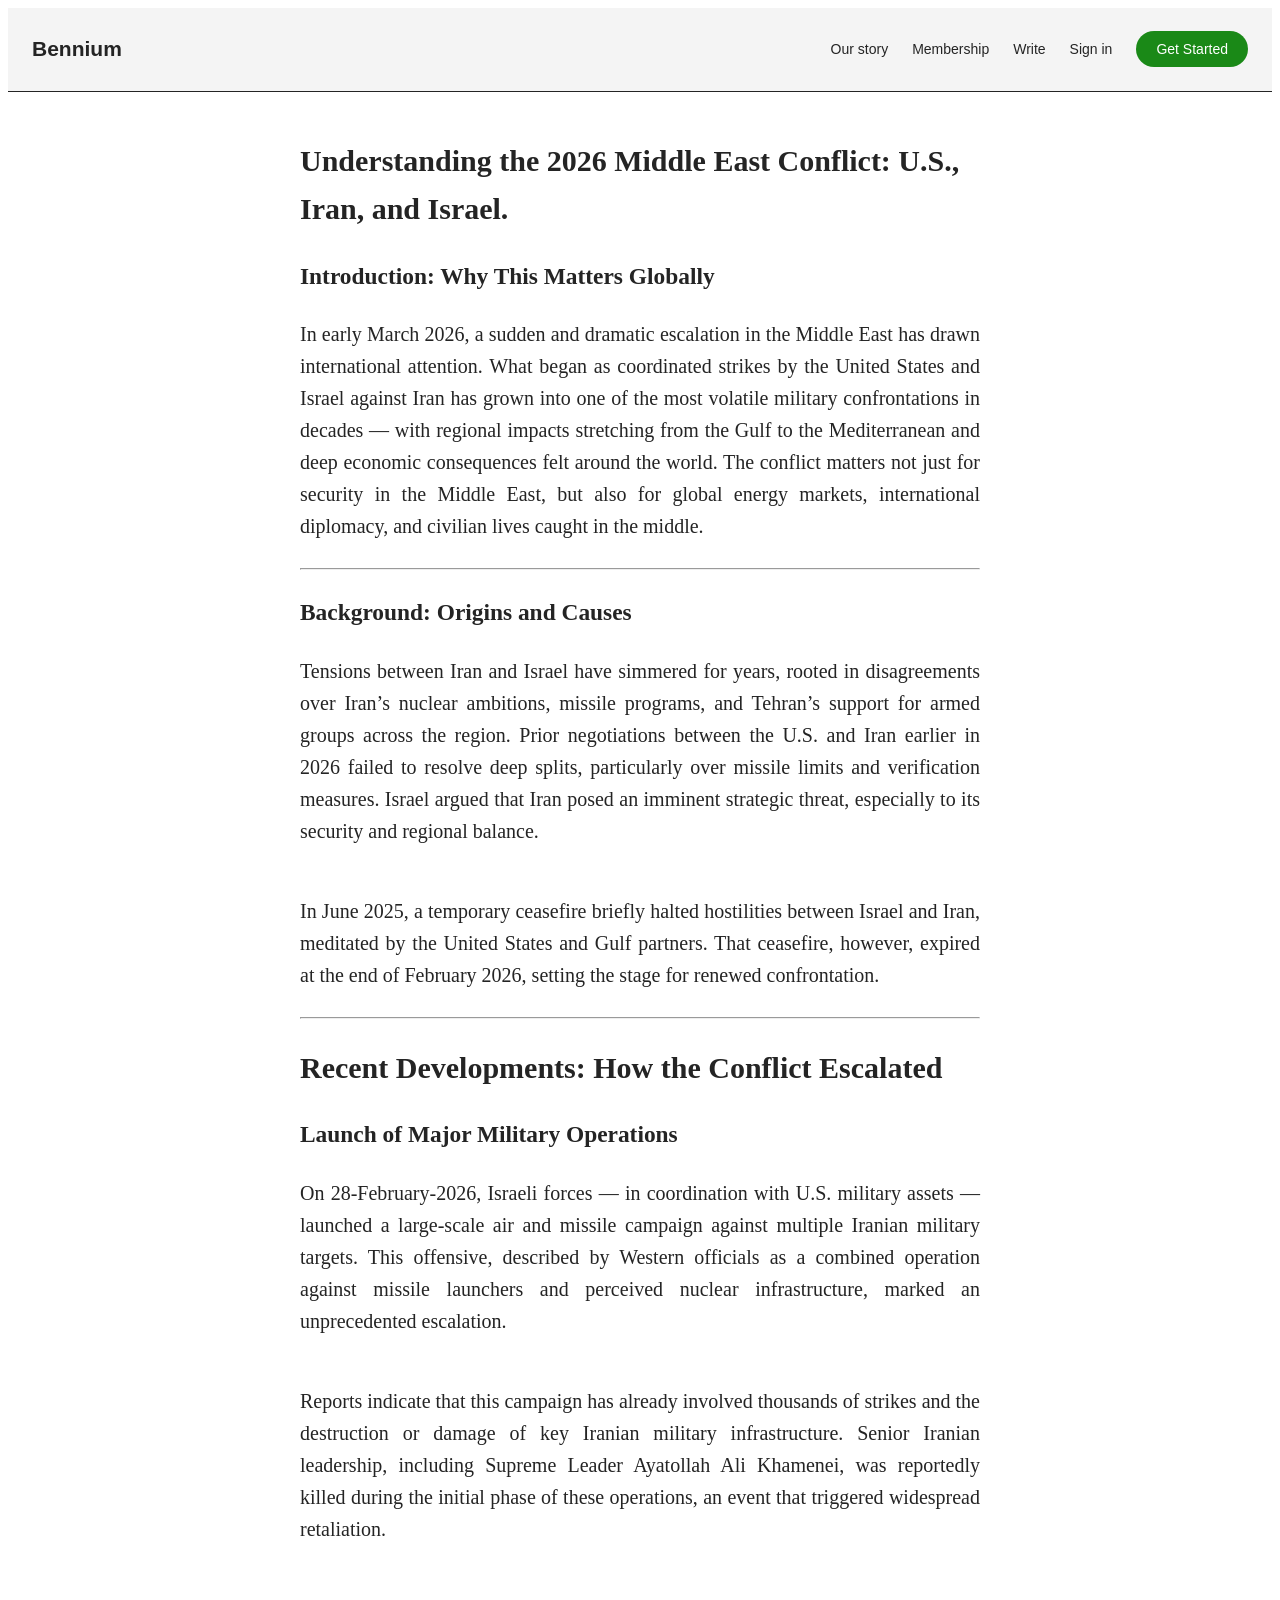
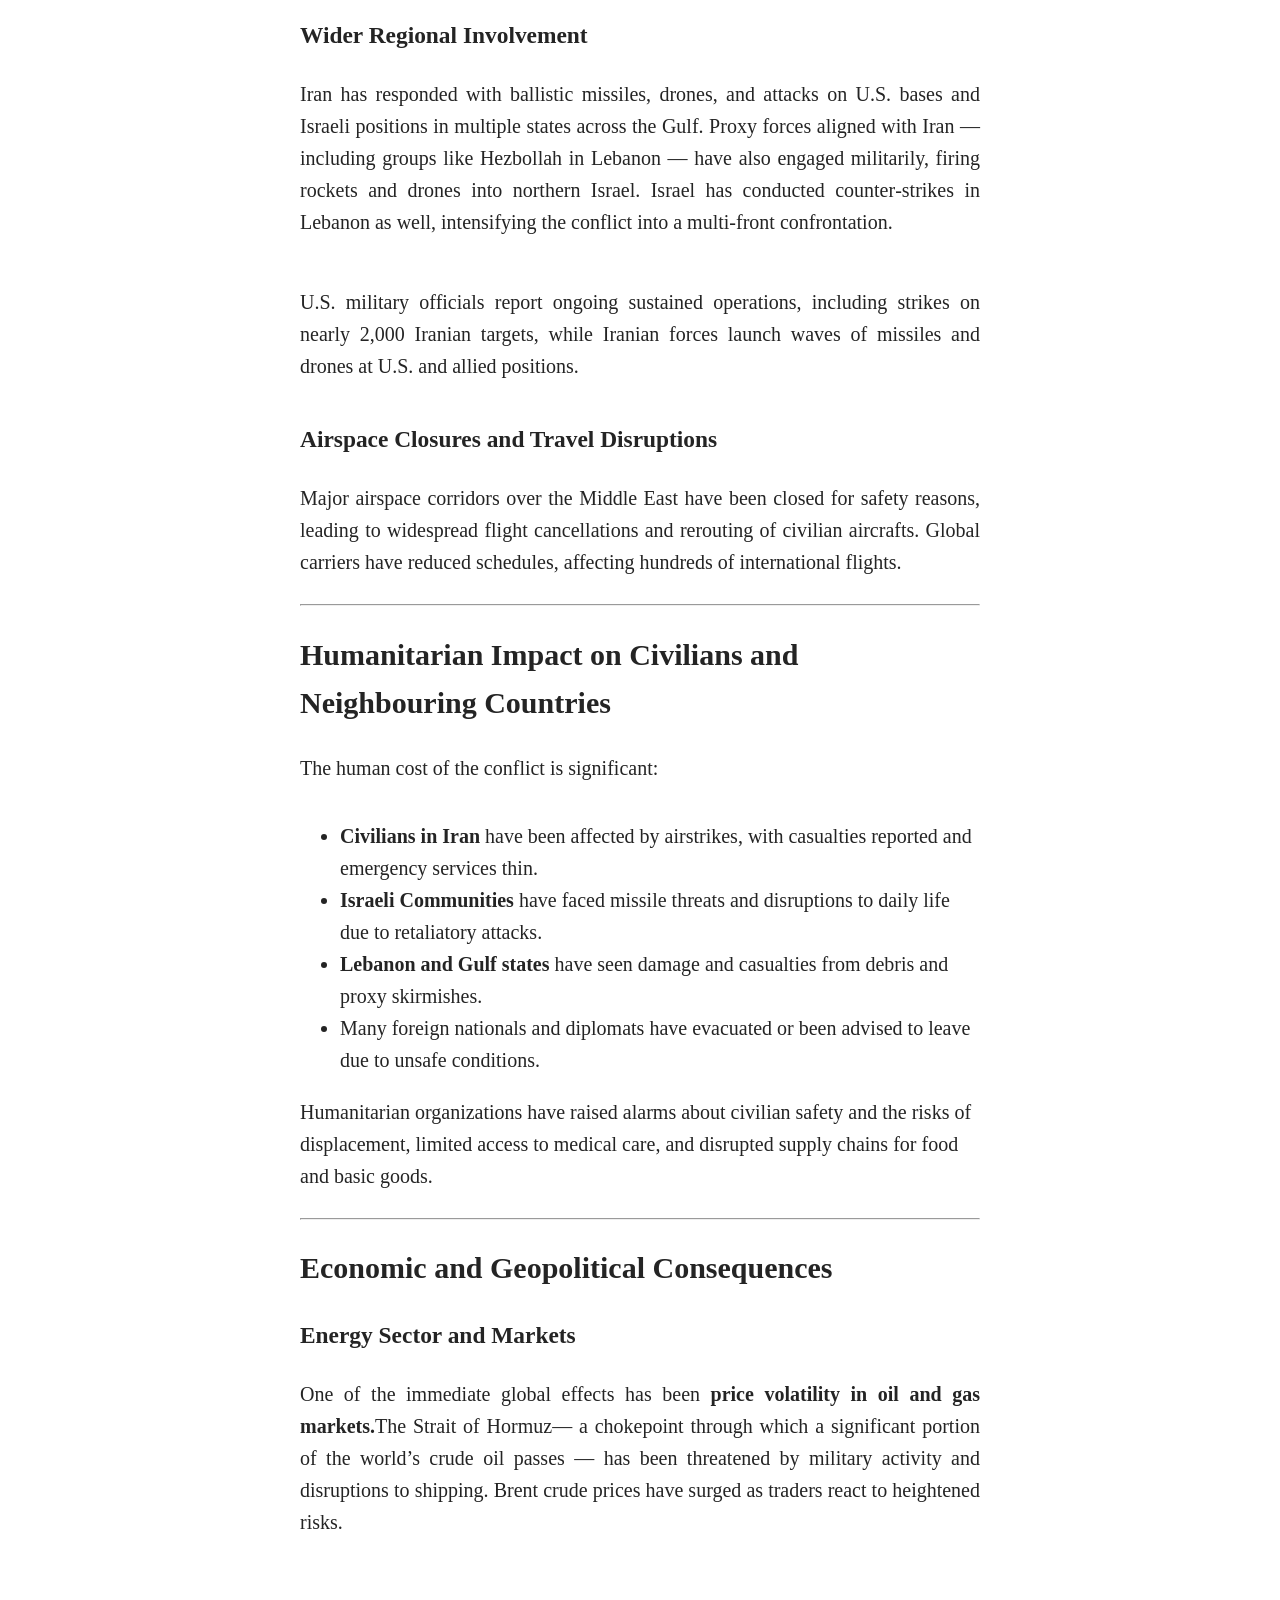
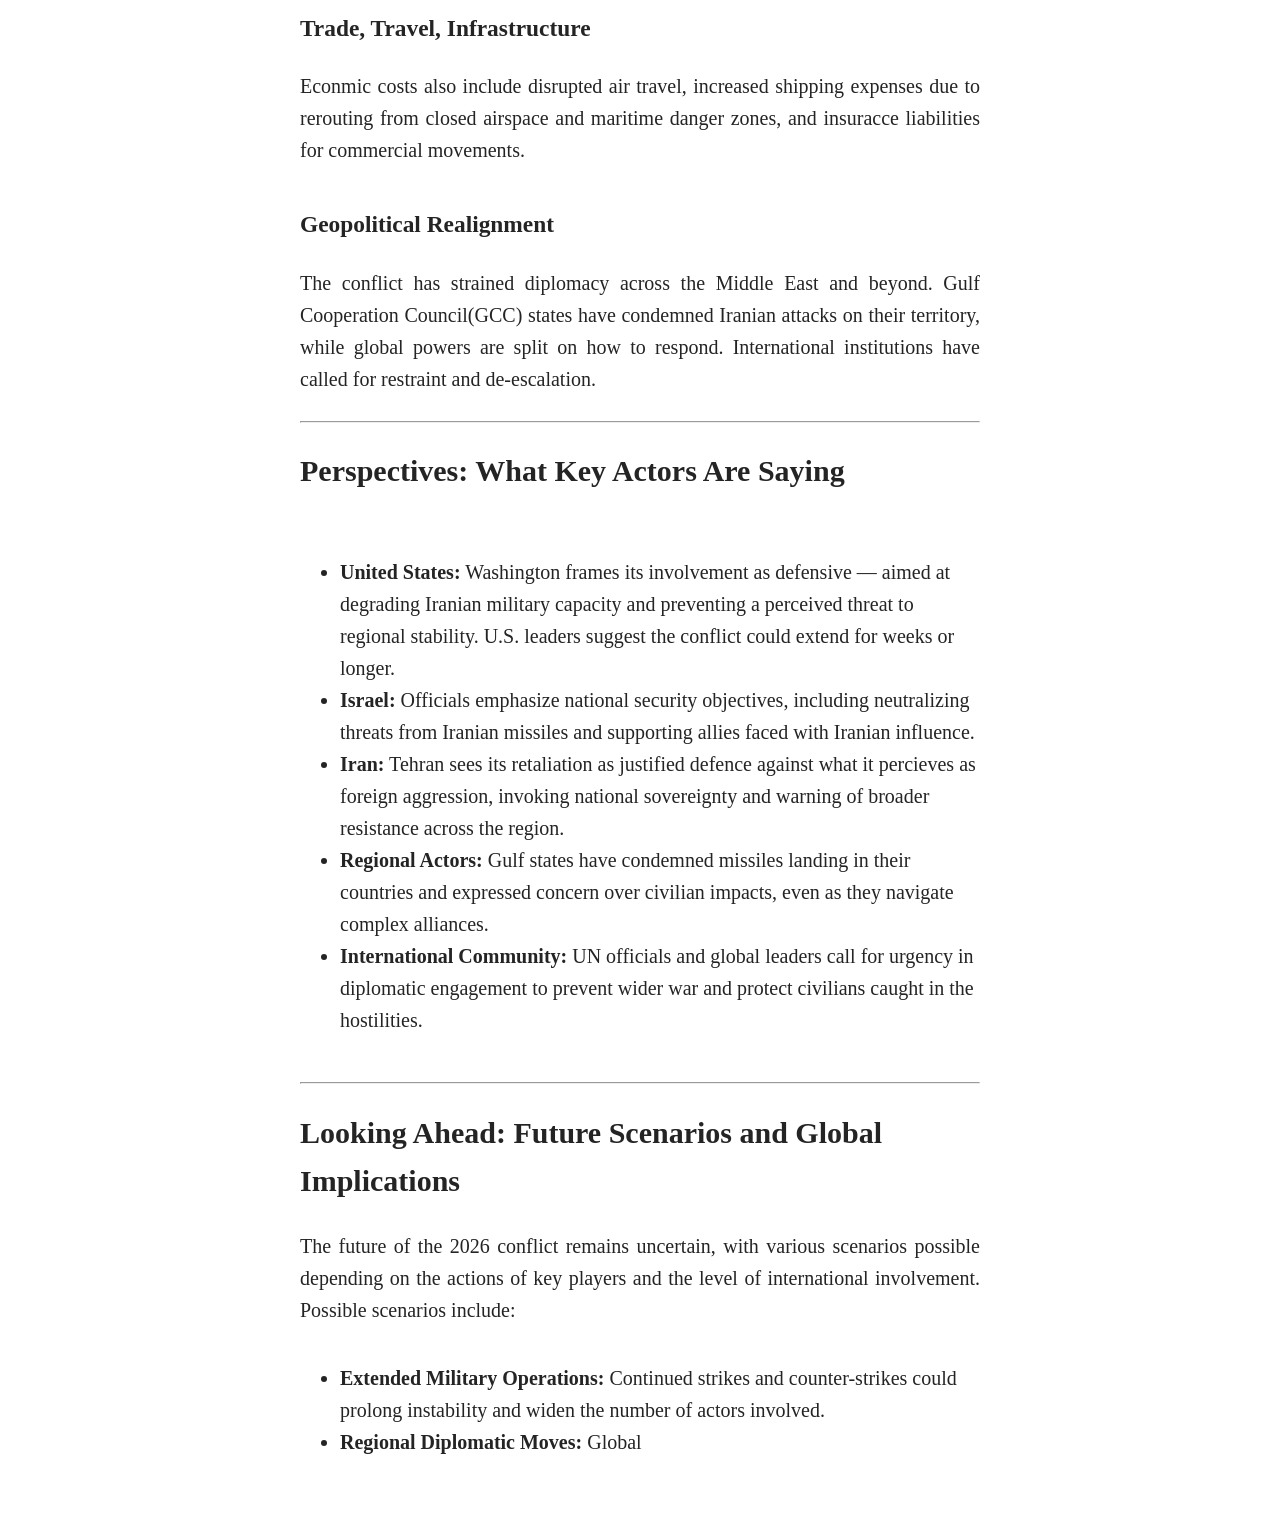
==== Blog/index.html @ 3cb85ea4 "Add files via upload" ====
<!DOCTYPE html>
<html lang="en">
<head>
    <meta charset="UTF-8">
    <meta name="viewport" content="width=device-width, initial-scale=1.0">
    <link rel="stylesheet" href="style.css">
    <title>Blog</title>
</head>
<body>
    <nav>
        <a href="index.html"><h2>Bennium</h2></a>
        <div class="nav-links">          
            <a href="#">Our story</a>
            <a href="#">Membership</a>
            <a href="#">Write</a>
            <a href="#">Sign in</a>
            <button>Get Started</button>
        </div>
    </nav>

    <article class="story-content">
        <div class="Intro">    
            <h1>Understanding the 2026 Middle East Conflict: U.S., Iran, and Israel.</h1>

            <h3>Introduction: Why This Matters Globally</h3>

            <p>In early March 2026, a sudden and dramatic escalation in the Middle East has drawn international attention. What began as coordinated strikes by the United States and Israel against Iran has grown into one of the most volatile military confrontations in decades — with regional impacts stretching from the Gulf to the Mediterranean and deep economic consequences felt around the world. The conflict matters not just for security in the Middle East, but also for global energy markets, international diplomacy, and civilian lives caught in the middle.</p> <hr>
        </div>

        <div class="Background">
            <h3>Background: Origins and Causes</h3>

            <p>Tensions between Iran and Israel have simmered for years, rooted in disagreements over Iran’s nuclear ambitions, missile programs, and Tehran’s support for armed groups across the region. Prior negotiations between the U.S. and Iran earlier in 2026 failed to resolve deep splits, particularly over missile limits and verification measures. Israel argued that Iran posed an imminent strategic threat, especially to its security and regional balance.</p> <br>

            <p>In June 2025, a temporary ceasefire briefly halted hostilities between Israel and Iran, meditated by the United States and Gulf partners. That ceasefire, however, expired at the end of February 2026, setting the stage for renewed confrontation.</p>
        </div> <hr>

        <div class="Developments">
            <h2>Recent Developments: How the Conflict Escalated</h2>

            <h3>Launch of Major Military Operations</h3>

            <p>On 28-February-2026, Israeli forces — in coordination with U.S. military assets — launched a large‑scale air and missile campaign against multiple Iranian military targets. This offensive, described by Western officials as a combined operation against missile launchers and perceived nuclear infrastructure, marked an unprecedented escalation.</p> <br>
            
            <p> Reports indicate that this campaign has already involved thousands of strikes and the destruction or damage of key Iranian military infrastructure. Senior Iranian leadership, including Supreme Leader Ayatollah Ali Khamenei, was reportedly killed during the initial phase of these operations, an event that triggered widespread retaliation.</p> <br>

            <h3>Wider Regional Involvement</h3>
            
            <p>Iran has responded with ballistic missiles, drones, and attacks on U.S. bases and Israeli positions in multiple states across the Gulf. Proxy forces aligned with Iran — including groups like Hezbollah in Lebanon — have also engaged militarily, firing rockets and drones into northern Israel. Israel has conducted counter‑strikes in Lebanon as well, intensifying the conflict into a multi‑front confrontation.</p><br>

            <p>U.S. military officials report ongoing sustained operations, including strikes on nearly 2,000 Iranian targets, while Iranian forces launch waves of missiles and drones at U.S. and allied positions.</p>

            <h3>Airspace Closures and Travel Disruptions</h3>

            <p>Major airspace corridors over the Middle East have been closed for safety reasons, leading to widespread flight cancellations and rerouting of civilian aircrafts. Global carriers have reduced schedules, affecting hundreds of international flights.</p>
            <hr>
        </div>

        <div class="impact">
            <h2>Humanitarian Impact on Civilians and Neighbouring Countries</h2>

            <p>The human cost of the conflict is significant:
            <ul>
                <li><strong>Civilians in Iran</strong> have been affected by airstrikes, with casualties reported and emergency services thin.</li>
                <li><strong>Israeli Communities</strong> have faced missile threats and disruptions to daily life due to retaliatory attacks.</li>
                <li><strong>Lebanon and Gulf states</strong> have seen damage and casualties from debris and proxy skirmishes.</li>
                <li>Many foreign nationals and diplomats have evacuated or been advised to leave due to unsafe conditions.</li>
            </ul>
            Humanitarian organizations have raised alarms about civilian safety and the risks of displacement, limited access to medical care, and disrupted supply chains for food and basic goods.</p>
        </div> <hr>

        <div class="Consequences">
            <h2>Economic and Geopolitical Consequences</h2>

            <h3>Energy Sector and Markets</h3>
        
            <p>One of the immediate global effects has been <strong>price volatility in oil and gas markets.</strong>The Strait of Hormuz— a chokepoint through which a significant portion of the world’s crude oil passes — has been threatened by military activity and disruptions to shipping. Brent crude prices have surged as traders react to heightened risks.</p> <br>

            <h3>Trade, Travel, Infrastructure</h3>

            <p>Econmic costs also include disrupted air travel, increased shipping expenses due to rerouting from closed airspace and maritime danger zones, and insuracce liabilities for commercial movements.</p>

            <h3>Geopolitical Realignment</h3>
            
            <p>The conflict has strained diplomacy across the Middle East and beyond. Gulf Cooperation Council(GCC) states have condemned Iranian attacks on their territory, while global powers are split on how to respond. International institutions have called for restraint and de-escalation.</p> <hr>
        </div>

        <div class="Perspectives">
            <h2>Perspectives: What Key Actors Are Saying</h2>
            <p>
                <ul>
                    <li><strong>United States:</strong> Washington frames its involvement as defensive — aimed at degrading Iranian military capacity and preventing a perceived threat to regional stability. U.S. leaders suggest the conflict could extend for weeks or longer. </li>
                    <li><strong>Israel:</strong> Officials emphasize national security objectives, including neutralizing threats from Iranian missiles and supporting allies faced with Iranian influence.</li>
                    <li><strong>Iran:</strong> Tehran sees its retaliation as justified defence against what it percieves as foreign aggression, invoking national sovereignty and warning of broader resistance across the region.</li>
                    <li><strong>Regional Actors:</strong> Gulf states have condemned missiles landing in their countries and expressed concern over civilian impacts, even as they navigate complex alliances.</li>
                    <li><strong>International Community:</strong> UN officials and global leaders call for urgency in diplomatic engagement to prevent wider war and protect civilians caught in the hostilities.</li>
                </ul>
            </p>
        </div> <hr>

        <div>
            <h2>Looking Ahead: Future Scenarios and Global Implications</h2>

            <p>The future of the 2026 conflict remains uncertain, with various scenarios possible depending on the actions of key players and the level of international involvement. Possible scenarios include:
                <ul>
                    <li><strong>Extended Military Operations:</strong> Continued strikes and counter-strikes could prolong instability and widen the number of actors involved.</li>
                    <li><strong>Regional Diplomatic Moves:</strong> Global</li>
                </ul>
            </p>
        </div>
    </article>
</body>
</html>
---- Blog/style.css ----
body{
    background-color: #FFFFFF;
    color: #242424;
    font-family: "Arial", "Helvetica", sans-serif;
}

button{
    background-color: #1A8917;
    color: white;
    border: none;
    padding: 10px 20px;
    cursor: pointer;
}

.story-content {
  /* This gives the text those "little feet" that make it look like a book */
  font-family: "Georgia", serif;
  
  /* This is a "Medium secret": 
     Making the font slightly larger and adding space between lines. */
  font-size: 20px;
  line-height: 1.6;
  
  /* Keeps the text from stretching across the whole screen */
  max-width: 680px;
  margin: 0 auto;
  padding: 20px;
}

nav {
    display: flex;
    align-items: center;
    justify-content: space-between;
    padding: 12px 24px;
    background-color: #f4f4f4;        
    border-bottom: 1px solid #242424; 
}

.nav-links {
    display: flex;
    align-items: center;
    gap: 24px;                        
}

a {
    text-decoration: none;
    color: #242424;
    font-size: 14px;
}

button {
    background-color: #1A8917;
    color: white;
    border: none;
    padding: 10px 20px;
    border-radius: 900px;             
    cursor: pointer;
    font-size: 14px;
}

button:hover {
    background-color: #166d13;        
}

p{
    margin: 0;
    padding: 0 0 16px 0; 
    text-align: justify;
}
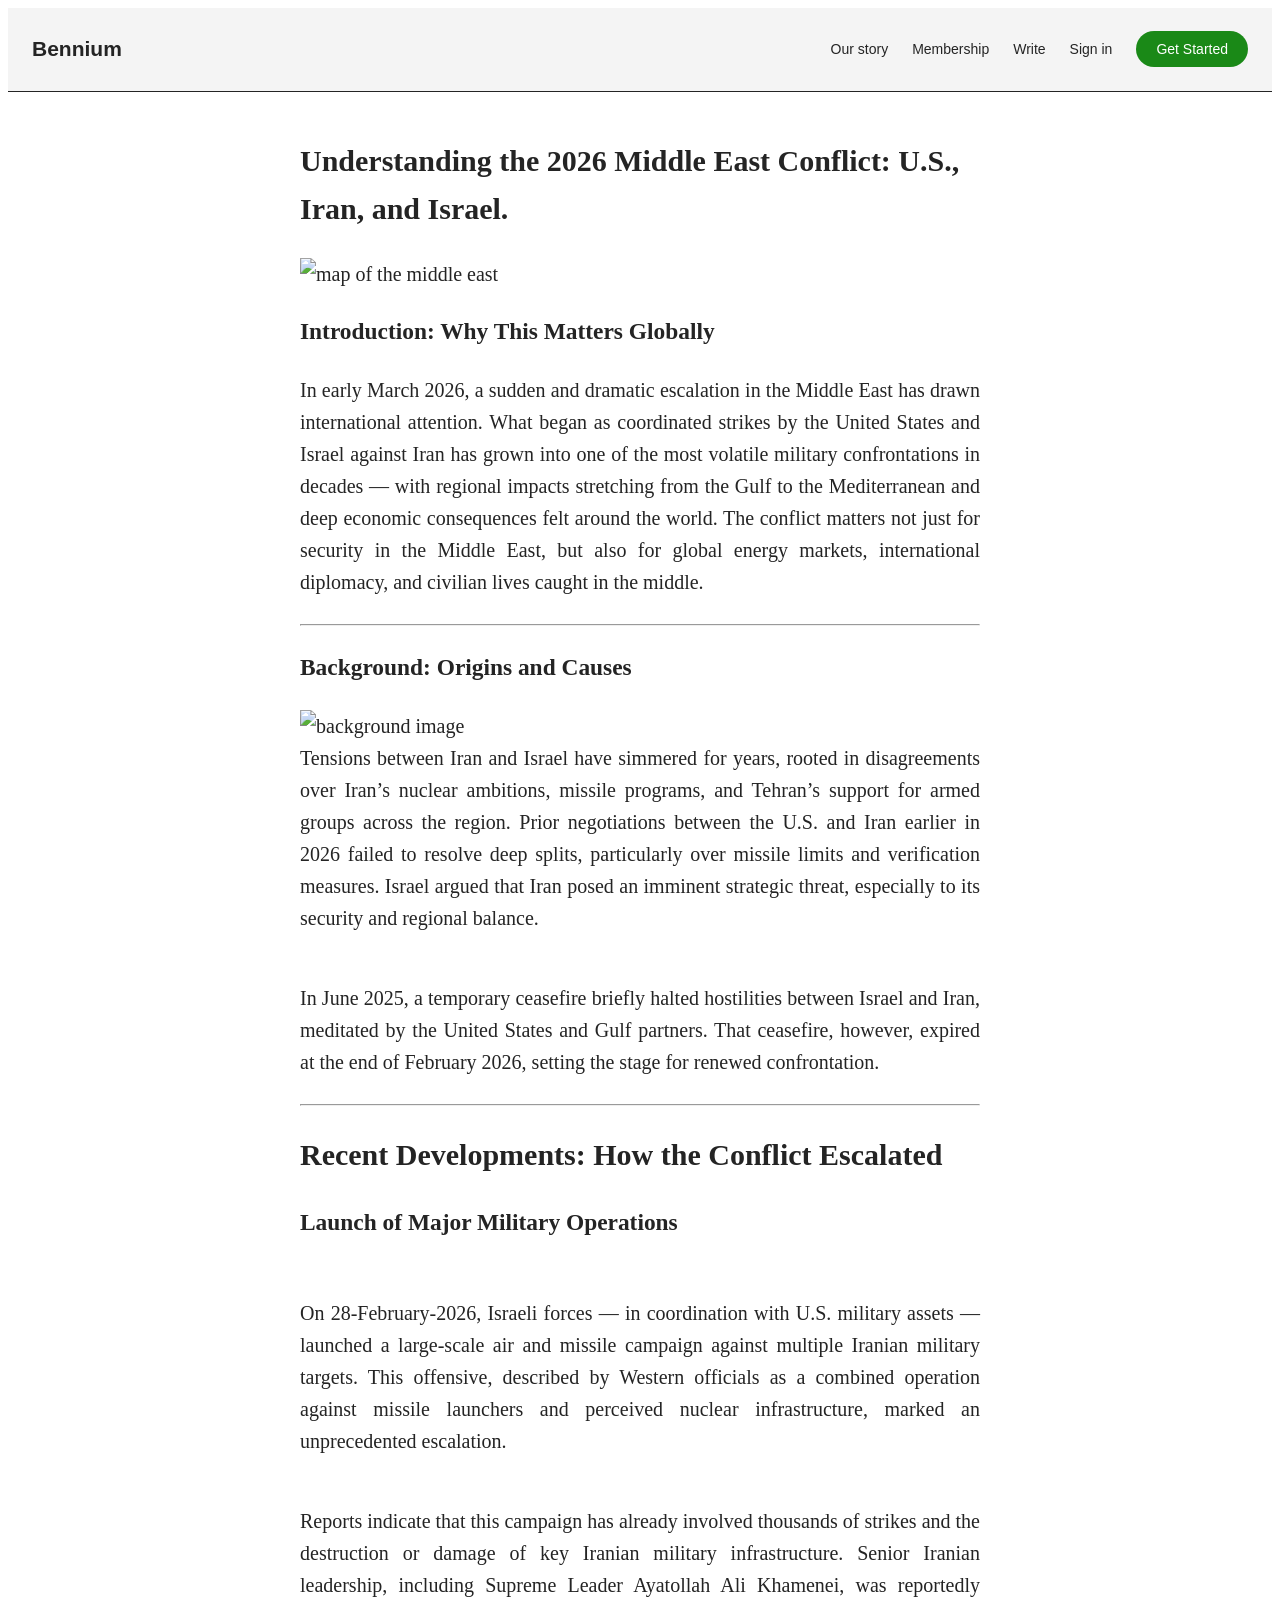
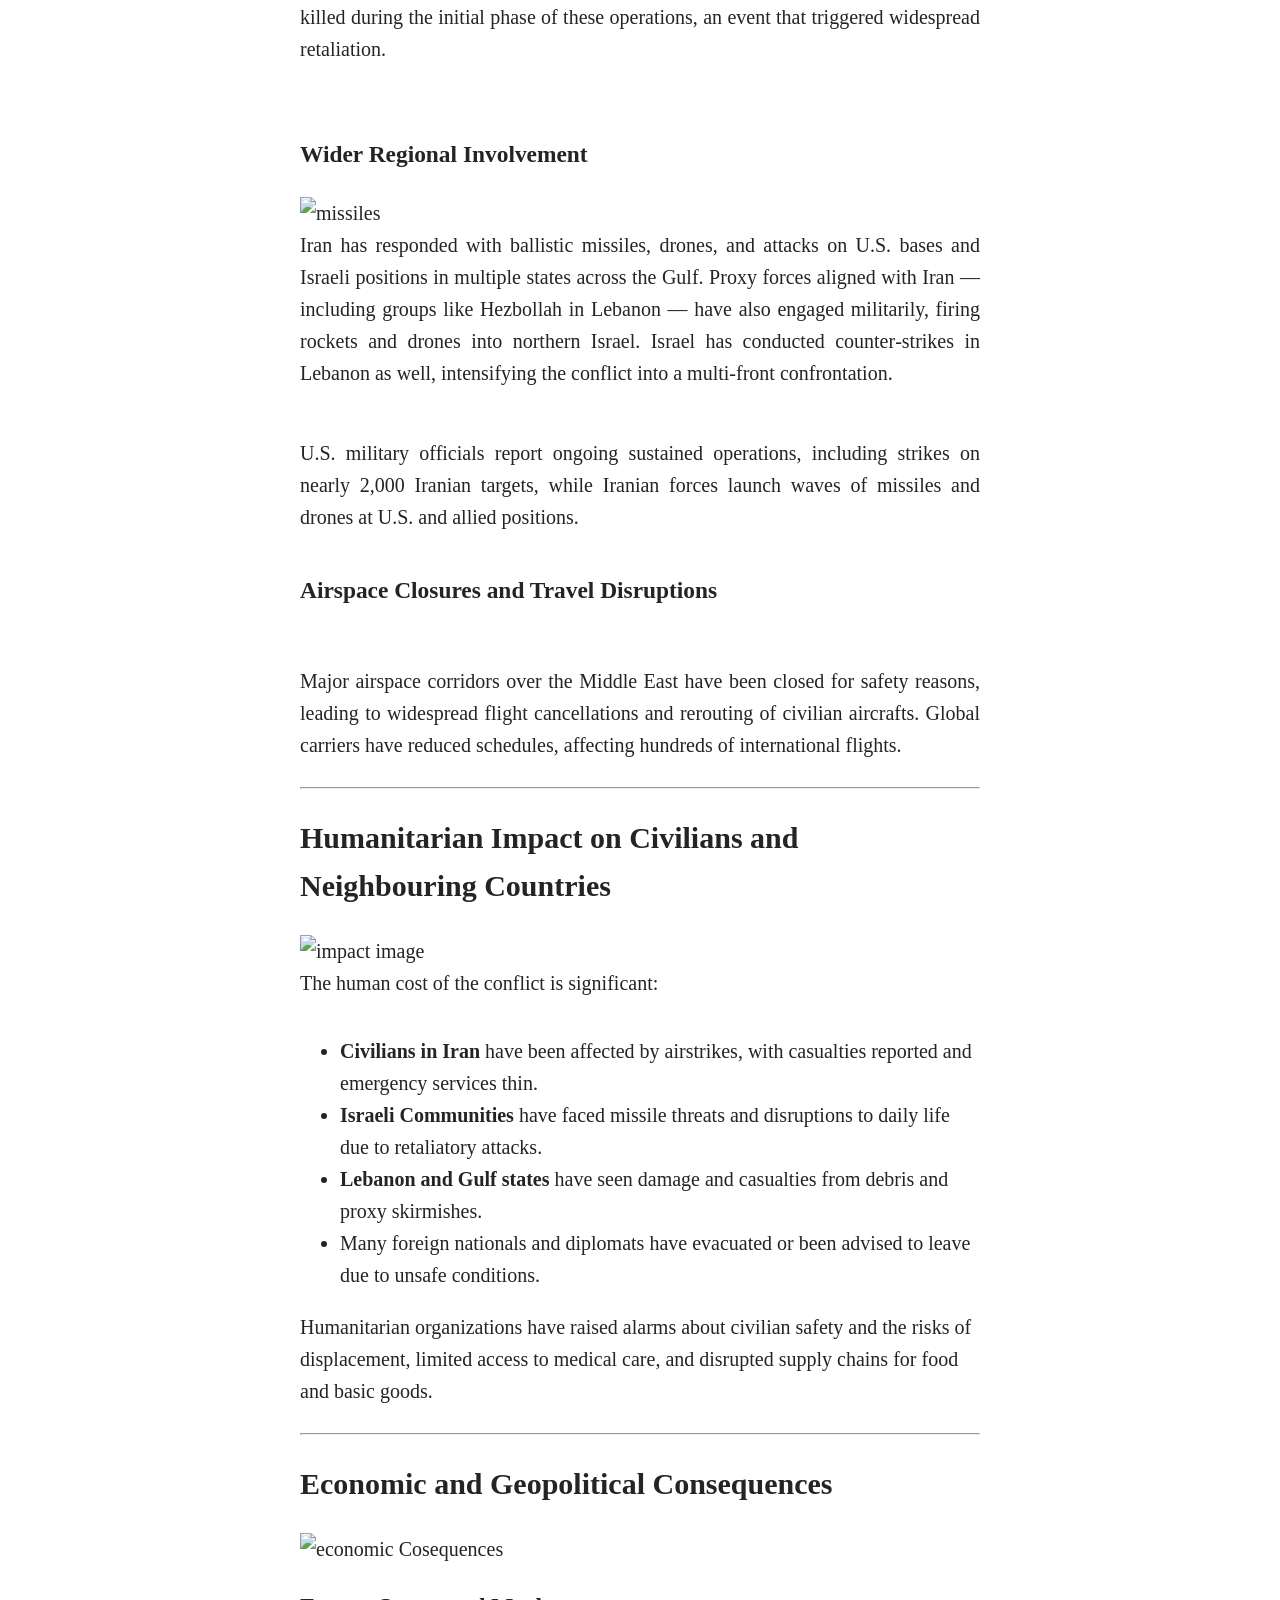
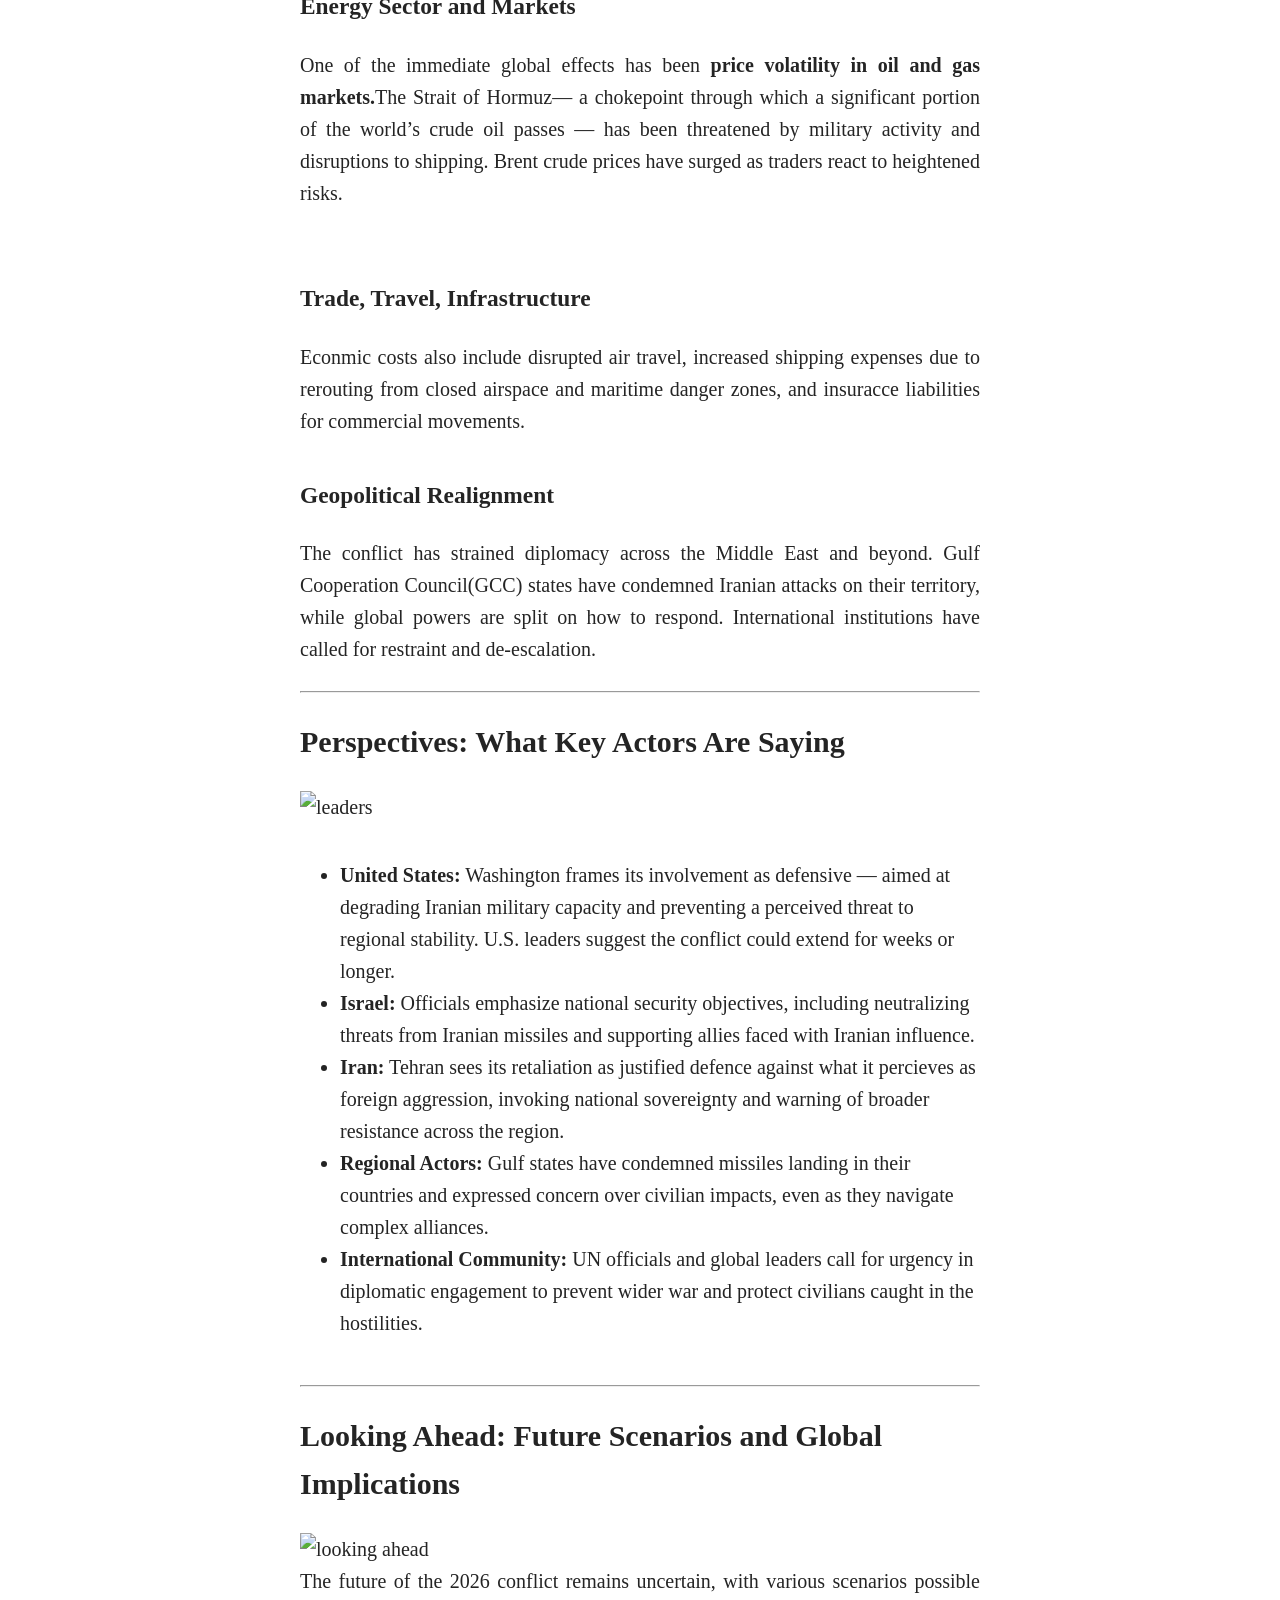
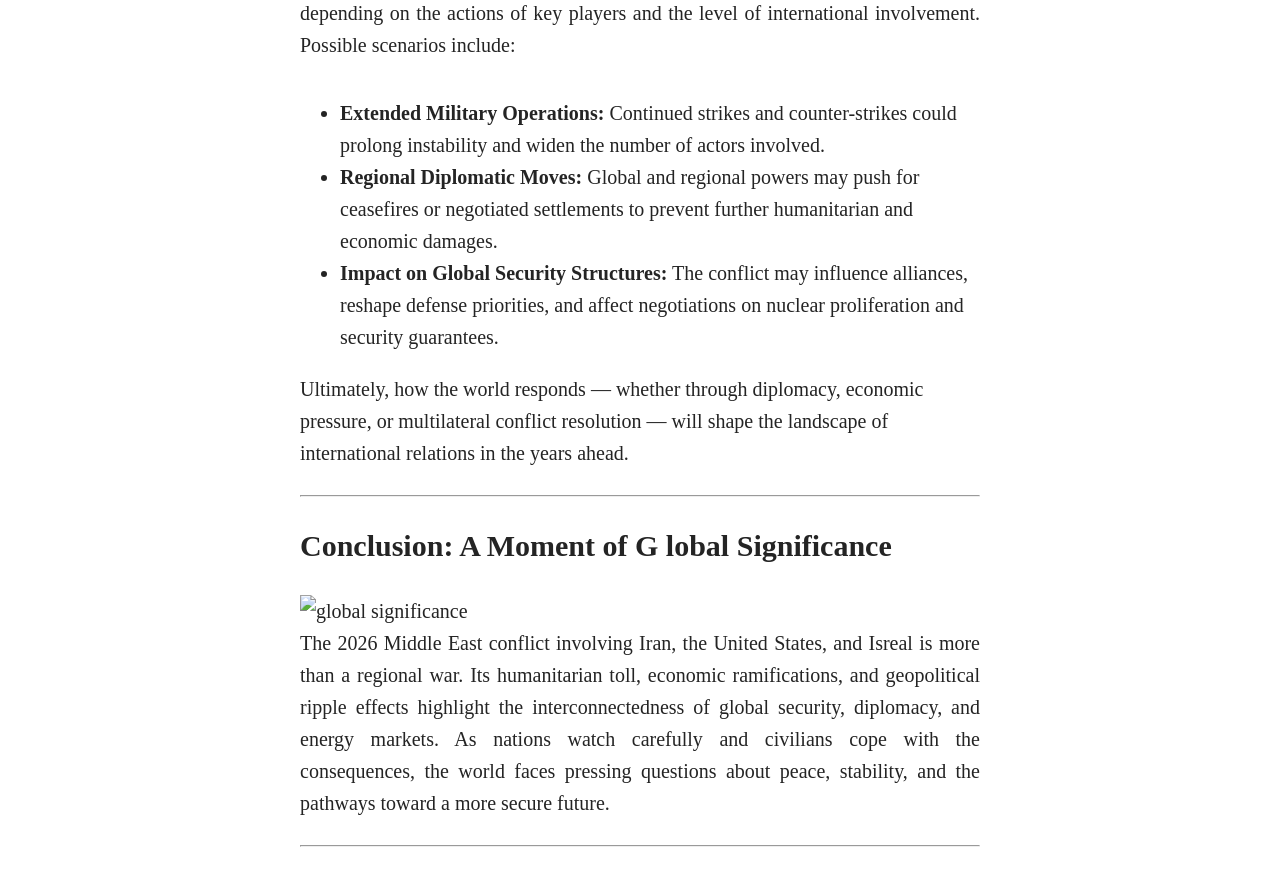
==== commit ec4e91a5: "Refactor index.html with new layout and images Updated the HTML structure and added images to enhanc" ====
--- a/Blog/index.html
+++ b/Blog/index.html
@@ -7,107 +7,138 @@
     <title>Blog</title>
 </head>
 <body>
-    <nav>
-        <a href="index.html"><h2>Bennium</h2></a>
-        <div class="nav-links">          
-            <a href="#">Our story</a>
-            <a href="#">Membership</a>
-            <a href="#">Write</a>
-            <a href="#">Sign in</a>
-            <button>Get Started</button>
-        </div>
-    </nav>
+    <div class="overlay">
+        <nav>
+            <a href="index.html"><h2>Bennium</h2></a>
+            <div class="nav-links">          
+                <a href="#">Our story</a>
+                <a href="#">Membership</a>
+                <a href="#">Write</a>
+                <a href="#">Sign in</a>
+                <button>Get Started</button>
+            </div>
+        </nav>
 
-    <article class="story-content">
-        <div class="Intro">    
-            <h1>Understanding the 2026 Middle East Conflict: U.S., Iran, and Israel.</h1>
+        <article class="story-content">
+            <div class="Intro">    
+                <h1>Understanding the 2026 Middle East Conflict: U.S., Iran, and Israel.</h1>
 
-            <h3>Introduction: Why This Matters Globally</h3>
+                <img src="introduction.jpeg" alt="map of the middle east" class="intro-image">
 
-            <p>In early March 2026, a sudden and dramatic escalation in the Middle East has drawn international attention. What began as coordinated strikes by the United States and Israel against Iran has grown into one of the most volatile military confrontations in decades — with regional impacts stretching from the Gulf to the Mediterranean and deep economic consequences felt around the world. The conflict matters not just for security in the Middle East, but also for global energy markets, international diplomacy, and civilian lives caught in the middle.</p> <hr>
-        </div>
+                <h3>Introduction: Why This Matters Globally</h3>
 
-        <div class="Background">
-            <h3>Background: Origins and Causes</h3>
+                <p>In early March 2026, a sudden and dramatic escalation in the Middle East has drawn international attention. What began as coordinated strikes by the United States and Israel against Iran has grown into one of the most volatile military confrontations in decades — with regional impacts stretching from the Gulf to the Mediterranean and deep economic consequences felt around the world. The conflict matters not just for security in the Middle East, but also for global energy markets, international diplomacy, and civilian lives caught in the middle.</p> <hr>
+            </div>
 
-            <p>Tensions between Iran and Israel have simmered for years, rooted in disagreements over Iran’s nuclear ambitions, missile programs, and Tehran’s support for armed groups across the region. Prior negotiations between the U.S. and Iran earlier in 2026 failed to resolve deep splits, particularly over missile limits and verification measures. Israel argued that Iran posed an imminent strategic threat, especially to its security and regional balance.</p> <br>
+            <div class="Background">
+                <h3>Background: Origins and Causes</h3>
 
-            <p>In June 2025, a temporary ceasefire briefly halted hostilities between Israel and Iran, meditated by the United States and Gulf partners. That ceasefire, however, expired at the end of February 2026, setting the stage for renewed confrontation.</p>
-        </div> <hr>
+                <img src="background-section.jpg" alt="background image" class="background-image">
 
-        <div class="Developments">
-            <h2>Recent Developments: How the Conflict Escalated</h2>
+                <p>Tensions between Iran and Israel have simmered for years, rooted in disagreements over Iran’s nuclear ambitions, missile programs, and Tehran’s support for armed groups across the region. Prior negotiations between the U.S. and Iran earlier in 2026 failed to resolve deep splits, particularly over missile limits and verification measures. Israel argued that Iran posed an imminent strategic threat, especially to its security and regional balance.</p> <br>
 
-            <h3>Launch of Major Military Operations</h3>
+                <p>In June 2025, a temporary ceasefire briefly halted hostilities between Israel and Iran, meditated by the United States and Gulf partners. That ceasefire, however, expired at the end of February 2026, setting the stage for renewed confrontation.</p>
+            </div> <hr>
 
-            <p>On 28-February-2026, Israeli forces — in coordination with U.S. military assets — launched a large‑scale air and missile campaign against multiple Iranian military targets. This offensive, described by Western officials as a combined operation against missile launchers and perceived nuclear infrastructure, marked an unprecedented escalation.</p> <br>
+            <div class="Developments">
+                <h2>Recent Developments: How the Conflict Escalated</h2>
+
+                <h3>Launch of Major Military Operations</h3>
+
+                <img src="jet.webp" alt="">
+
+                <p>On 28-February-2026, Israeli forces — in coordination with U.S. military assets — launched a large‑scale air and missile campaign against multiple Iranian military targets. This offensive, described by Western officials as a combined operation against missile launchers and perceived nuclear infrastructure, marked an unprecedented escalation.</p> <br>
+                
+                <p> Reports indicate that this campaign has already involved thousands of strikes and the destruction or damage of key Iranian military infrastructure. Senior Iranian leadership, including Supreme Leader Ayatollah Ali Khamenei, was reportedly killed during the initial phase of these operations, an event that triggered widespread retaliation.</p> <br>
+
+                <h3>Wider Regional Involvement</h3>
+                
+                <img src="missile.webp" alt="missiles">
+
+                <p>Iran has responded with ballistic missiles, drones, and attacks on U.S. bases and Israeli positions in multiple states across the Gulf. Proxy forces aligned with Iran — including groups like Hezbollah in Lebanon — have also engaged militarily, firing rockets and drones into northern Israel. Israel has conducted counter‑strikes in Lebanon as well, intensifying the conflict into a multi‑front confrontation.</p><br>
+
+                <p>U.S. military officials report ongoing sustained operations, including strikes on nearly 2,000 Iranian targets, while Iranian forces launch waves of missiles and drones at U.S. and allied positions.</p>
+
+                <h3>Airspace Closures and Travel Disruptions</h3>
+
+                <img src="airport.jpg" alt="">
+
+                <p>Major airspace corridors over the Middle East have been closed for safety reasons, leading to widespread flight cancellations and rerouting of civilian aircrafts. Global carriers have reduced schedules, affecting hundreds of international flights.</p>
+                <hr>
+            </div>
+
+            <div class="impact">
+                <h2>Humanitarian Impact on Civilians and Neighbouring Countries</h2>
+
+                <img src="impact.jpeg" alt="impact image">
+
+                <p>The human cost of the conflict is significant:
+                <ul>
+                    <li><strong>Civilians in Iran</strong> have been affected by airstrikes, with casualties reported and emergency services thin.</li>
+                    <li><strong>Israeli Communities</strong> have faced missile threats and disruptions to daily life due to retaliatory attacks.</li>
+                    <li><strong>Lebanon and Gulf states</strong> have seen damage and casualties from debris and proxy skirmishes.</li>
+                    <li>Many foreign nationals and diplomats have evacuated or been advised to leave due to unsafe conditions.</li>
+                </ul>
+                Humanitarian organizations have raised alarms about civilian safety and the risks of displacement, limited access to medical care, and disrupted supply chains for food and basic goods.</p>
+            </div> <hr>
+
+            <div class="Consequences">
+                <h2>Economic and Geopolitical Consequences</h2>
+
+                <img src="economic.jpg" alt="economic Cosequences">
+
+                <h3>Energy Sector and Markets</h3>
             
-            <p> Reports indicate that this campaign has already involved thousands of strikes and the destruction or damage of key Iranian military infrastructure. Senior Iranian leadership, including Supreme Leader Ayatollah Ali Khamenei, was reportedly killed during the initial phase of these operations, an event that triggered widespread retaliation.</p> <br>
+                <p>One of the immediate global effects has been <strong>price volatility in oil and gas markets.</strong>The Strait of Hormuz— a chokepoint through which a significant portion of the world’s crude oil passes — has been threatened by military activity and disruptions to shipping. Brent crude prices have surged as traders react to heightened risks.</p> <br>
 
-            <h3>Wider Regional Involvement</h3>
-            
-            <p>Iran has responded with ballistic missiles, drones, and attacks on U.S. bases and Israeli positions in multiple states across the Gulf. Proxy forces aligned with Iran — including groups like Hezbollah in Lebanon — have also engaged militarily, firing rockets and drones into northern Israel. Israel has conducted counter‑strikes in Lebanon as well, intensifying the conflict into a multi‑front confrontation.</p><br>
+                <h3>Trade, Travel, Infrastructure</h3>
 
-            <p>U.S. military officials report ongoing sustained operations, including strikes on nearly 2,000 Iranian targets, while Iranian forces launch waves of missiles and drones at U.S. and allied positions.</p>
+                <p>Econmic costs also include disrupted air travel, increased shipping expenses due to rerouting from closed airspace and maritime danger zones, and insuracce liabilities for commercial movements.</p>
 
-            <h3>Airspace Closures and Travel Disruptions</h3>
+                <h3>Geopolitical Realignment</h3>
+                
+                <p>The conflict has strained diplomacy across the Middle East and beyond. Gulf Cooperation Council(GCC) states have condemned Iranian attacks on their territory, while global powers are split on how to respond. International institutions have called for restraint and de-escalation.</p> <hr>
+            </div>
 
-            <p>Major airspace corridors over the Middle East have been closed for safety reasons, leading to widespread flight cancellations and rerouting of civilian aircrafts. Global carriers have reduced schedules, affecting hundreds of international flights.</p>
-            <hr>
-        </div>
+            <div class="Perspectives">
+                <h2>Perspectives: What Key Actors Are Saying</h2>
 
-        <div class="impact">
-            <h2>Humanitarian Impact on Civilians and Neighbouring Countries</h2>
+                <img src="leaders.jpg" alt="leaders">
 
-            <p>The human cost of the conflict is significant:
-            <ul>
-                <li><strong>Civilians in Iran</strong> have been affected by airstrikes, with casualties reported and emergency services thin.</li>
-                <li><strong>Israeli Communities</strong> have faced missile threats and disruptions to daily life due to retaliatory attacks.</li>
-                <li><strong>Lebanon and Gulf states</strong> have seen damage and casualties from debris and proxy skirmishes.</li>
-                <li>Many foreign nationals and diplomats have evacuated or been advised to leave due to unsafe conditions.</li>
-            </ul>
-            Humanitarian organizations have raised alarms about civilian safety and the risks of displacement, limited access to medical care, and disrupted supply chains for food and basic goods.</p>
-        </div> <hr>
+                <p>
+                    <ul>
+                        <li><strong>United States:</strong> Washington frames its involvement as defensive — aimed at degrading Iranian military capacity and preventing a perceived threat to regional stability. U.S. leaders suggest the conflict could extend for weeks or longer. </li>
+                        <li><strong>Israel:</strong> Officials emphasize national security objectives, including neutralizing threats from Iranian missiles and supporting allies faced with Iranian influence.</li>
+                        <li><strong>Iran:</strong> Tehran sees its retaliation as justified defence against what it percieves as foreign aggression, invoking national sovereignty and warning of broader resistance across the region.</li>
+                        <li><strong>Regional Actors:</strong> Gulf states have condemned missiles landing in their countries and expressed concern over civilian impacts, even as they navigate complex alliances.</li>
+                        <li><strong>International Community:</strong> UN officials and global leaders call for urgency in diplomatic engagement to prevent wider war and protect civilians caught in the hostilities.</li>
+                    </ul>
+                </p>
+            </div> <hr>
 
-        <div class="Consequences">
-            <h2>Economic and Geopolitical Consequences</h2>
+            <div>
+                <h2>Looking Ahead: Future Scenarios and Global Implications</h2>
 
-            <h3>Energy Sector and Markets</h3>
-        
-            <p>One of the immediate global effects has been <strong>price volatility in oil and gas markets.</strong>The Strait of Hormuz— a chokepoint through which a significant portion of the world’s crude oil passes — has been threatened by military activity and disruptions to shipping. Brent crude prices have surged as traders react to heightened risks.</p> <br>
+                <img src="looking ahead.jpg" alt="looking ahead">
 
-            <h3>Trade, Travel, Infrastructure</h3>
+                <p>The future of the 2026 conflict remains uncertain, with various scenarios possible depending on the actions of key players and the level of international involvement. Possible scenarios include:
+                    <ul>
+                        <li><strong>Extended Military Operations:</strong> Continued strikes and counter-strikes could prolong instability and widen the number of actors involved.</li>
+                        <li><strong>Regional Diplomatic Moves:</strong> Global and regional powers may push for ceasefires or negotiated settlements to prevent further humanitarian and economic damages.</li>
+                        <li><strong>Impact on Global Security Structures:</strong> The conflict may influence alliances, reshape defense priorities, and affect negotiations on nuclear proliferation and security guarantees.</li>
+                    </ul>
+                    Ultimately, how the world responds — whether through diplomacy, economic pressure, or multilateral conflict resolution — will shape the landscape of international relations in the years ahead.
+                </p> <hr>            
+            </div>
 
-            <p>Econmic costs also include disrupted air travel, increased shipping expenses due to rerouting from closed airspace and maritime danger zones, and insuracce liabilities for commercial movements.</p>
+            <div>
+                <h2>Conclusion: A Moment of G lobal Significance</h2>
 
-            <h3>Geopolitical Realignment</h3>
-            
-            <p>The conflict has strained diplomacy across the Middle East and beyond. Gulf Cooperation Council(GCC) states have condemned Iranian attacks on their territory, while global powers are split on how to respond. International institutions have called for restraint and de-escalation.</p> <hr>
-        </div>
+                <img src="global-significance.jpeg" alt="global significance">
 
-        <div class="Perspectives">
-            <h2>Perspectives: What Key Actors Are Saying</h2>
-            <p>
-                <ul>
-                    <li><strong>United States:</strong> Washington frames its involvement as defensive — aimed at degrading Iranian military capacity and preventing a perceived threat to regional stability. U.S. leaders suggest the conflict could extend for weeks or longer. </li>
-                    <li><strong>Israel:</strong> Officials emphasize national security objectives, including neutralizing threats from Iranian missiles and supporting allies faced with Iranian influence.</li>
-                    <li><strong>Iran:</strong> Tehran sees its retaliation as justified defence against what it percieves as foreign aggression, invoking national sovereignty and warning of broader resistance across the region.</li>
-                    <li><strong>Regional Actors:</strong> Gulf states have condemned missiles landing in their countries and expressed concern over civilian impacts, even as they navigate complex alliances.</li>
-                    <li><strong>International Community:</strong> UN officials and global leaders call for urgency in diplomatic engagement to prevent wider war and protect civilians caught in the hostilities.</li>
-                </ul>
-            </p>
-        </div> <hr>
-
-        <div>
-            <h2>Looking Ahead: Future Scenarios and Global Implications</h2>
-
-            <p>The future of the 2026 conflict remains uncertain, with various scenarios possible depending on the actions of key players and the level of international involvement. Possible scenarios include:
-                <ul>
-                    <li><strong>Extended Military Operations:</strong> Continued strikes and counter-strikes could prolong instability and widen the number of actors involved.</li>
-                    <li><strong>Regional Diplomatic Moves:</strong> Global</li>
-                </ul>
-            </p>
-        </div>
-    </article>
+                <p>The 2026 Middle East conflict involving Iran, the United States, and Isreal is more than a regional war. Its humanitarian toll, economic ramifications, and geopolitical ripple effects highlight the interconnectedness of global security, diplomacy, and energy markets. As nations watch carefully and civilians cope with the consequences, the world faces pressing questions about peace, stability, and the pathways toward a more secure future.</p> <hr>
+            </div>
+        </article>
+    </div>
 </body>
-</html>+</html>
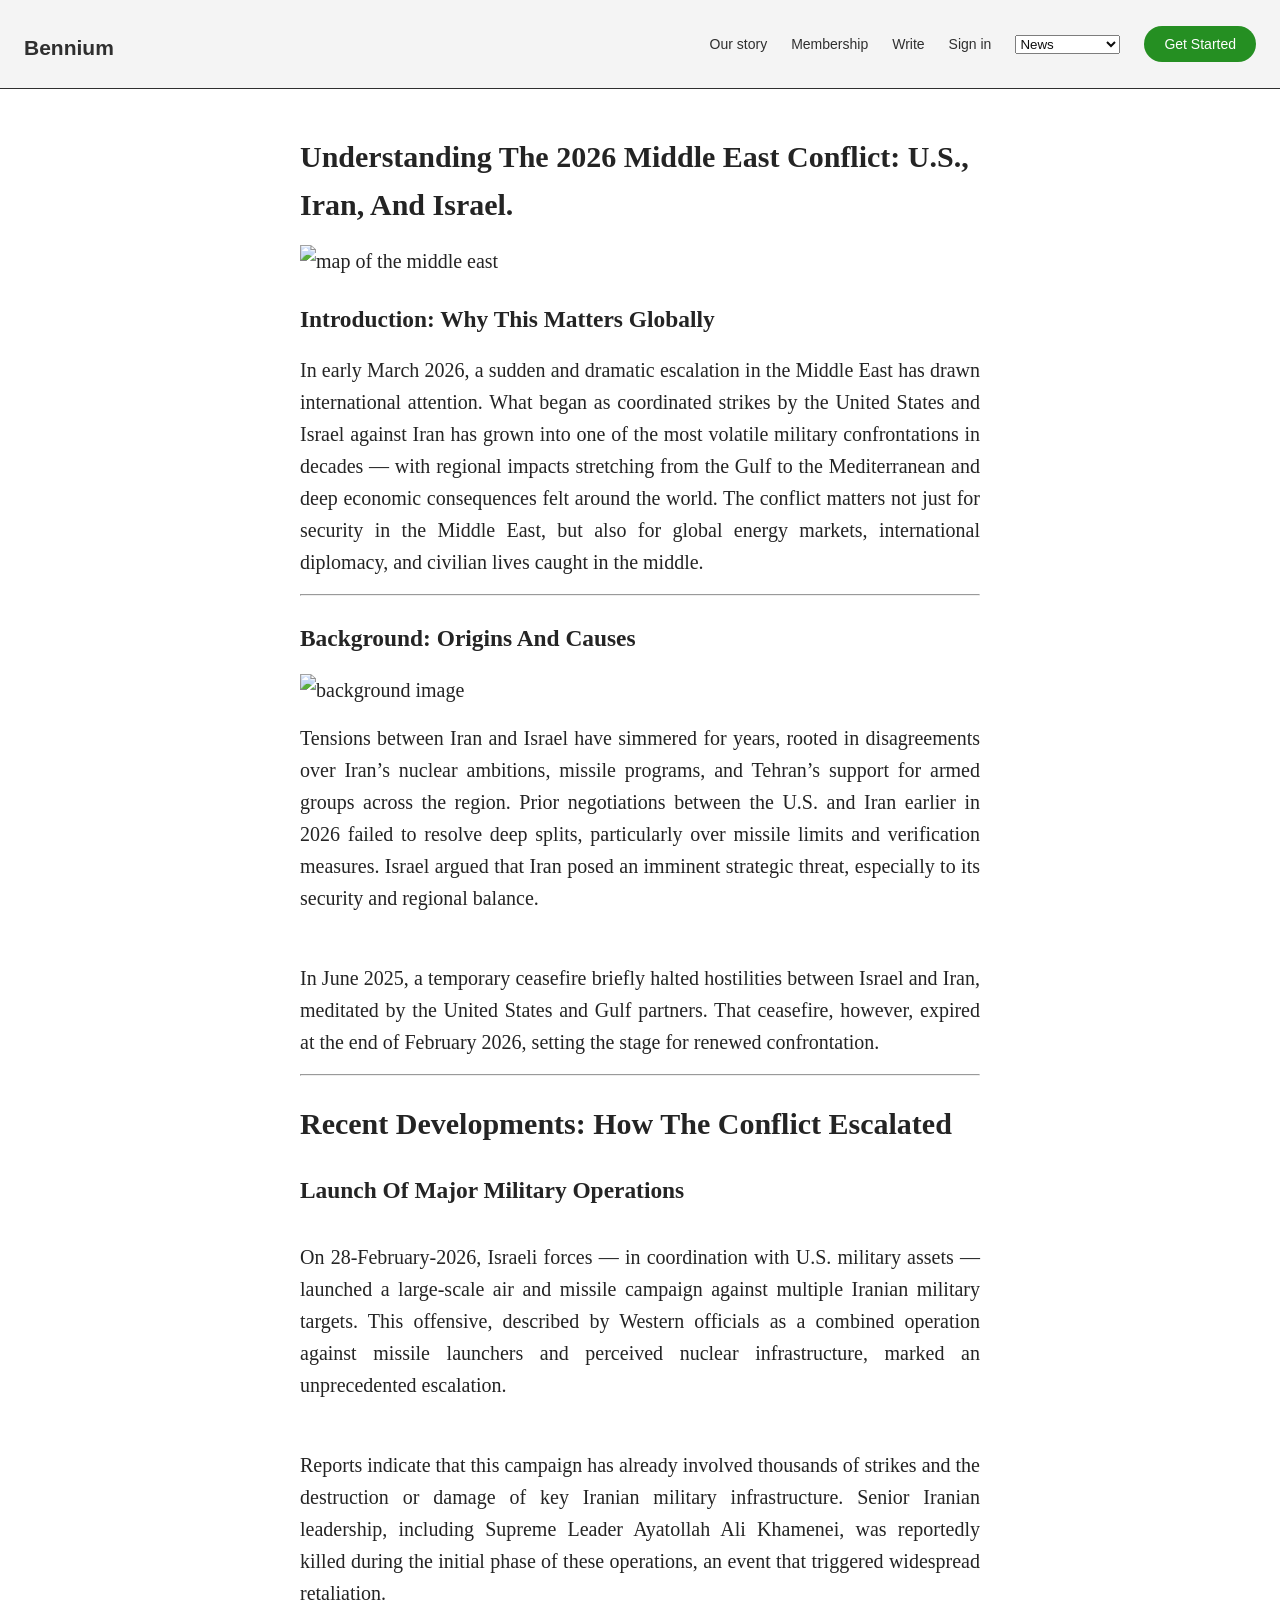
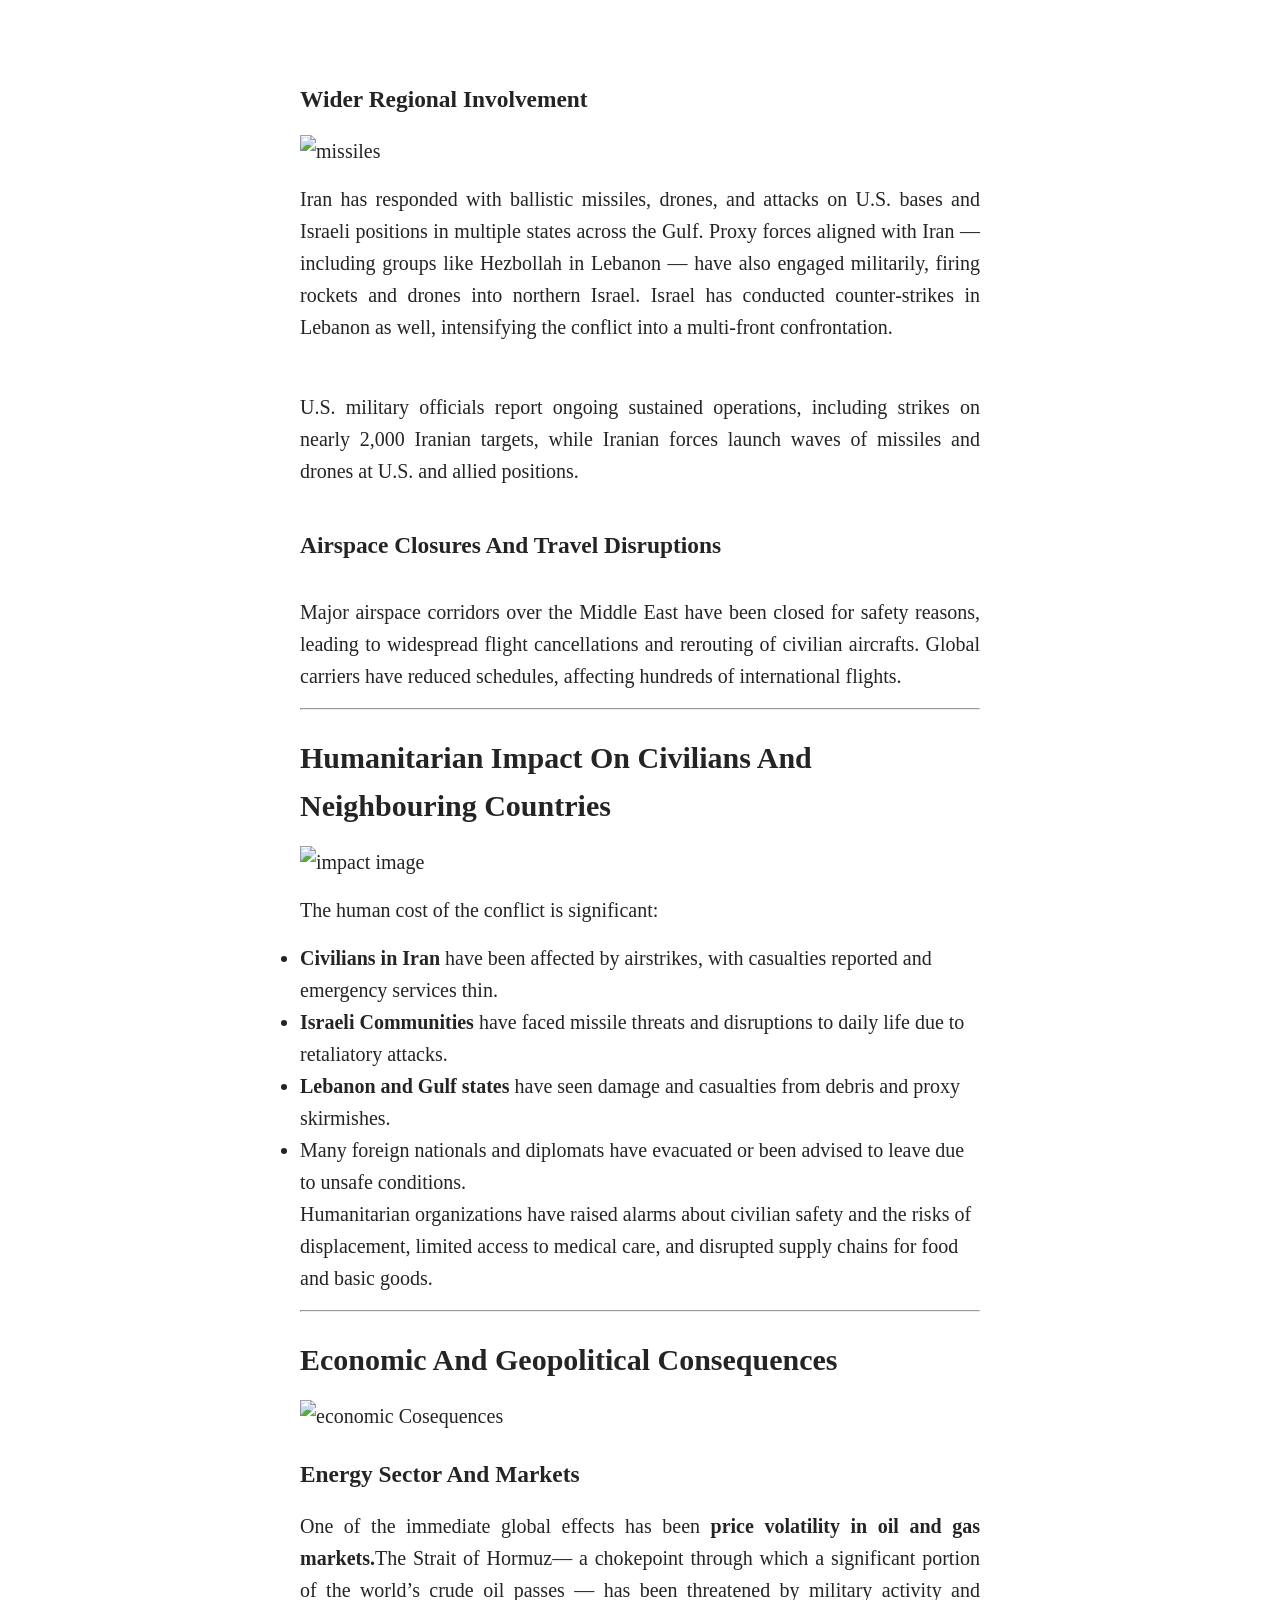
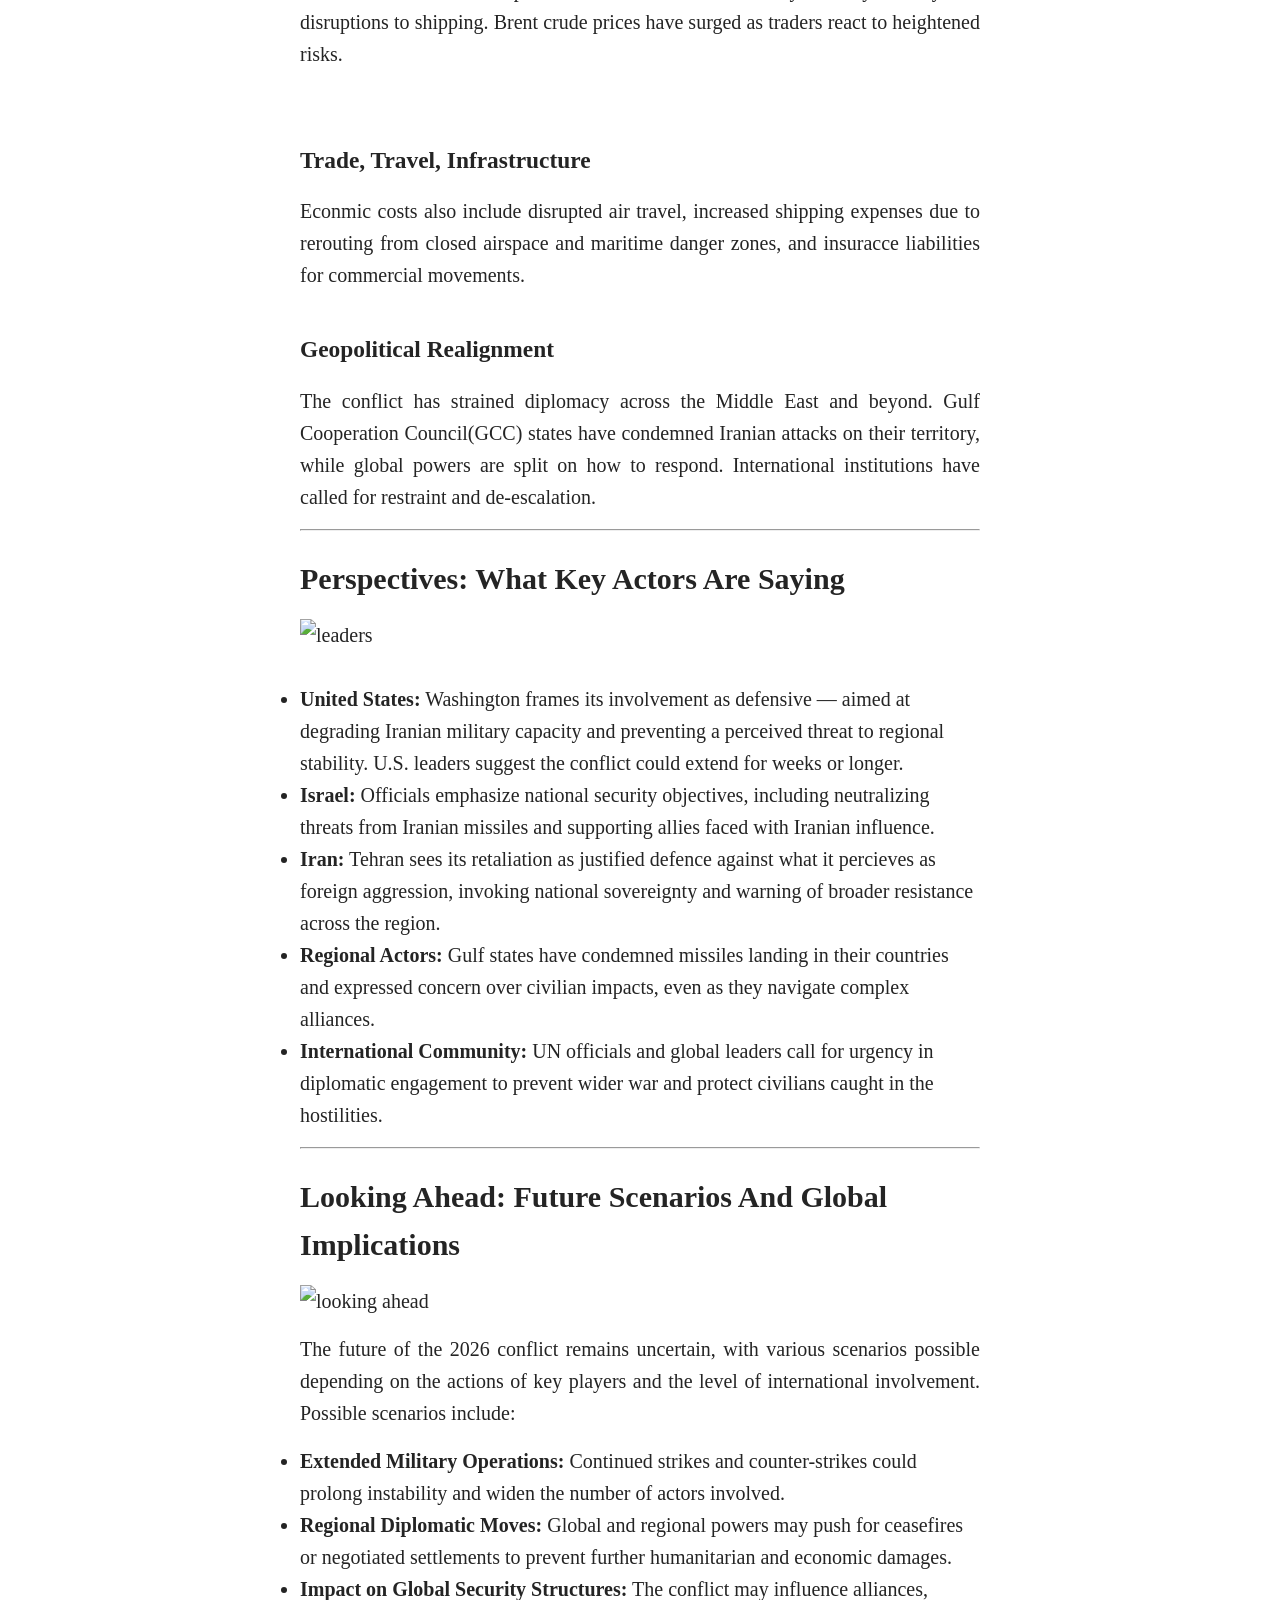
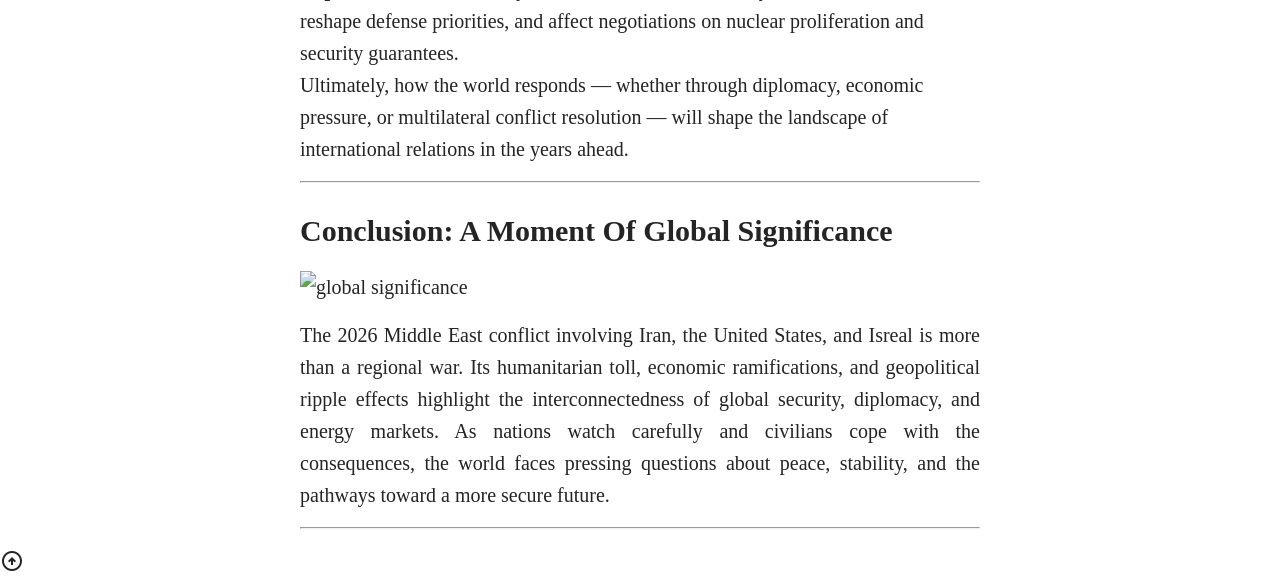
==== commit 2ed90cf7: "Update index.html" ====
--- a/Blog/index.html
+++ b/Blog/index.html
@@ -1,20 +1,29 @@
 <!DOCTYPE html>
-<html lang="en">
+<html lang="en" id="top">
 <head>
     <meta charset="UTF-8">
     <meta name="viewport" content="width=device-width, initial-scale=1.0">
     <link rel="stylesheet" href="style.css">
+    <link rel="stylesheet" href="https://fonts.googleapis.com/css2?family=Material+Symbols+Outlined:opsz,wght,FILL,GRAD@40,400,0,0&icon_names=arrow_circle_up" />
     <title>Blog</title>
 </head>
 <body>
     <div class="overlay">
         <nav>
             <a href="index.html"><h2>Bennium</h2></a>
+
             <div class="nav-links">          
                 <a href="#">Our story</a>
                 <a href="#">Membership</a>
                 <a href="#">Write</a>
                 <a href="#">Sign in</a>
+
+           <select>
+                <option>News</option>
+                <option>Sports</option>
+                <option>Entertainment</option>
+            </select>
+
                 <button>Get Started</button>
             </div>
         </nav>
@@ -132,7 +141,7 @@
             </div>
 
             <div>
-                <h2>Conclusion: A Moment of G lobal Significance</h2>
+                <h2>Conclusion: A Moment of Global Significance</h2>
 
                 <img src="global-significance.jpeg" alt="global significance">
 
@@ -140,5 +149,11 @@
             </div>
         </article>
     </div>
+
+    <span>
+    <a href="#top" id="scrolltopbtn"><span class="material-symbols-outlined">
+    arrow_circle_up
+    </span></a>
+
 </body>
 </html>
--- a/Blog/style.css
+++ b/Blog/style.css
@@ -1,23 +1,54 @@
+*{
+    margin: 0;
+    padding: 0;
+}
+
 body{
+    background-image: url(bg-image.png);
+    background-attachment: fixed;
+    background-repeat: no-repeat;
+    background-size: cover;
     background-color: #FFFFFF;
     color: #242424;
     font-family: "Arial", "Helvetica", sans-serif;
 }
 
-button{
+img {
+    max-width: 100%;
+    height: auto;
+    display: block;
+    margin: 16px auto; 
+}
+
+.overlay {
+    min-height: 100vh;
+    background-color: rgba(255, 255, 255, 0.6);
+}
+
+nav {
+    display: flex;
+    align-items: center;
+    justify-content: space-between;
+    padding: 12px 24px;
+    background-color: #f4f4f4;     
+    opacity: 0.95;   
+    border-bottom: 1px solid #242424; 
+    position: sticky;
+    top: 0;
+}
+
+button {
     background-color: #1A8917;
     color: white;
     border: none;
     padding: 10px 20px;
+    border-radius: 900px;             
     cursor: pointer;
+    font-size: 14px;
 }
 
 .story-content {
-  /* This gives the text those "little feet" that make it look like a book */
   font-family: "Georgia", serif;
-  
-  /* This is a "Medium secret": 
-     Making the font slightly larger and adding space between lines. */
   font-size: 20px;
   line-height: 1.6;
   
@@ -27,14 +58,7 @@
   padding: 20px;
 }
 
-nav {
-    display: flex;
-    align-items: center;
-    justify-content: space-between;
-    padding: 12px 24px;
-    background-color: #f4f4f4;        
-    border-bottom: 1px solid #242424; 
-}
+
 
 .nav-links {
     display: flex;
@@ -48,18 +72,14 @@
     font-size: 14px;
 }
 
-button {
-    background-color: #1A8917;
-    color: white;
-    border: none;
-    padding: 10px 20px;
-    border-radius: 900px;             
-    cursor: pointer;
-    font-size: 14px;
+button:hover {
+    background-color: #166d13;        
 }
 
-button:hover {
-    background-color: #166d13;        
+h1, h2, h3 {
+    margin-top: 24px;
+    margin-bottom: 16px;
+    text-transform: capitalize;
 }
 
 p{
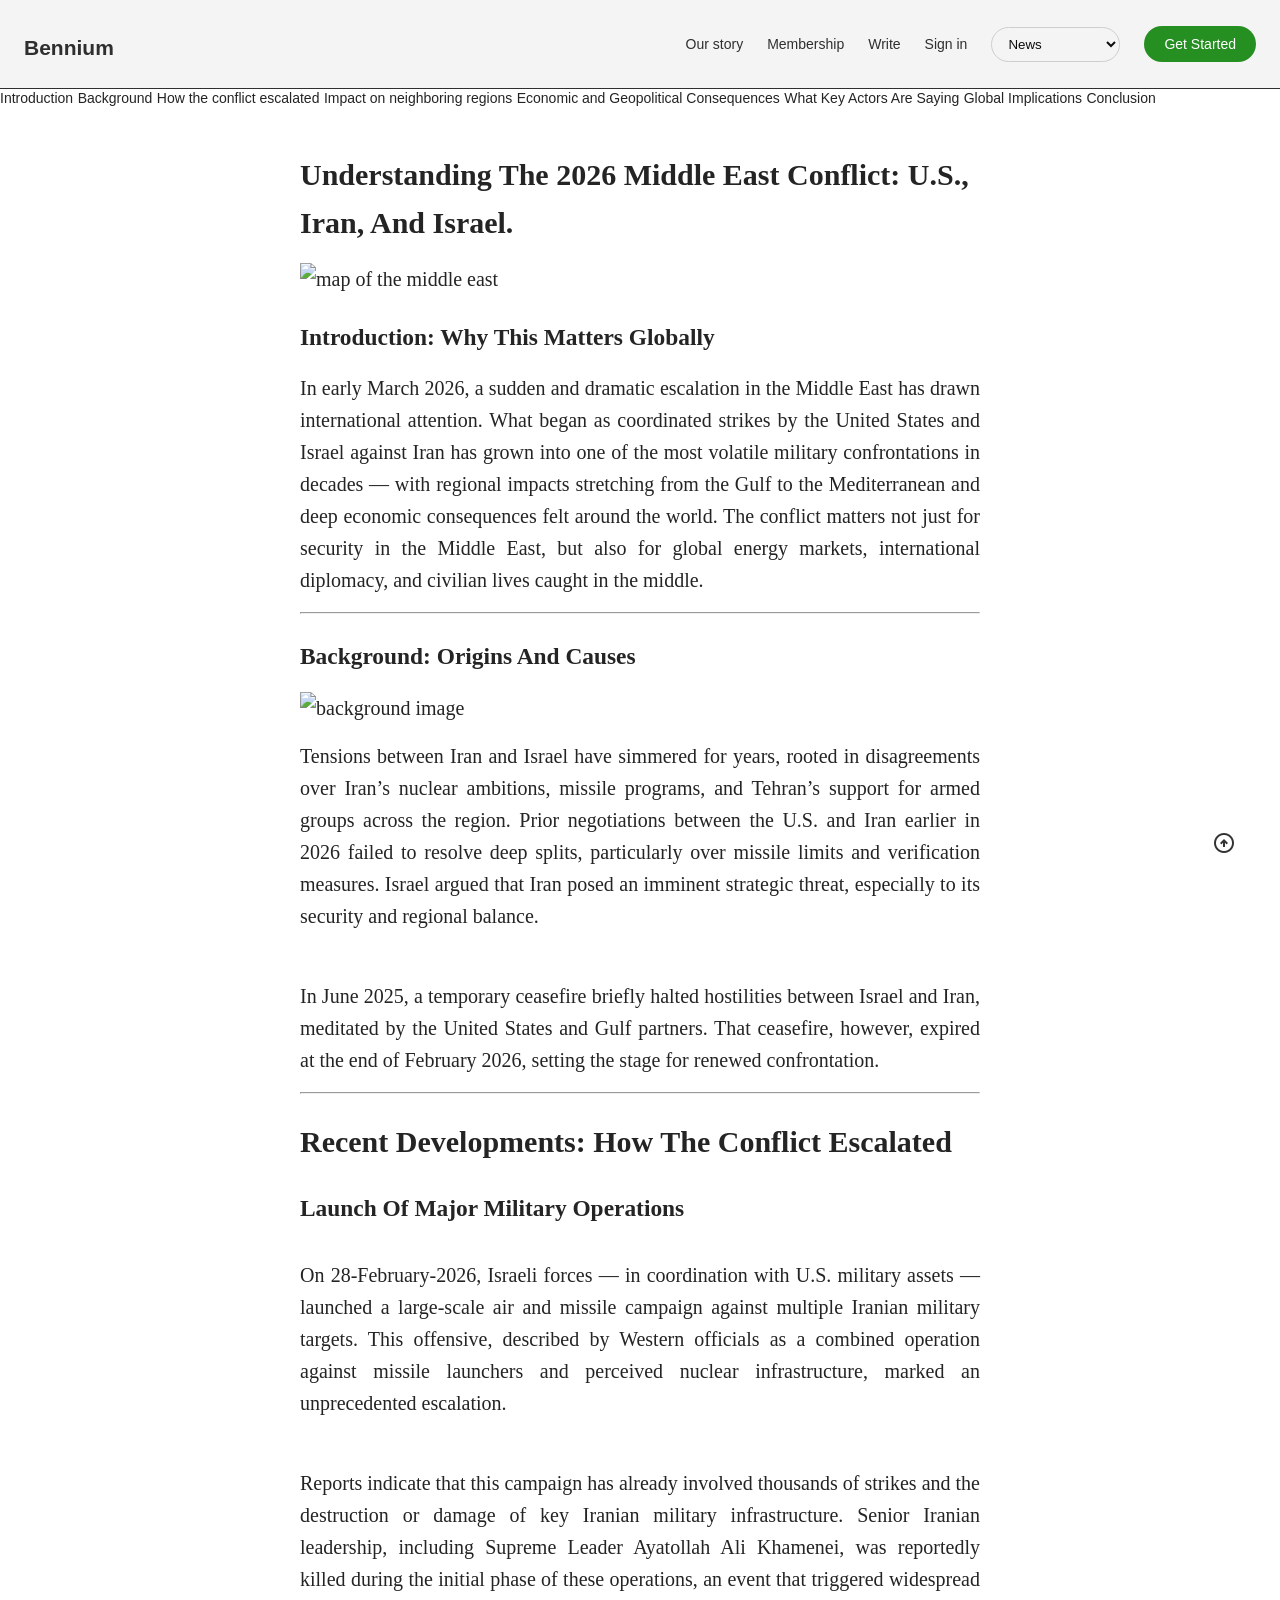
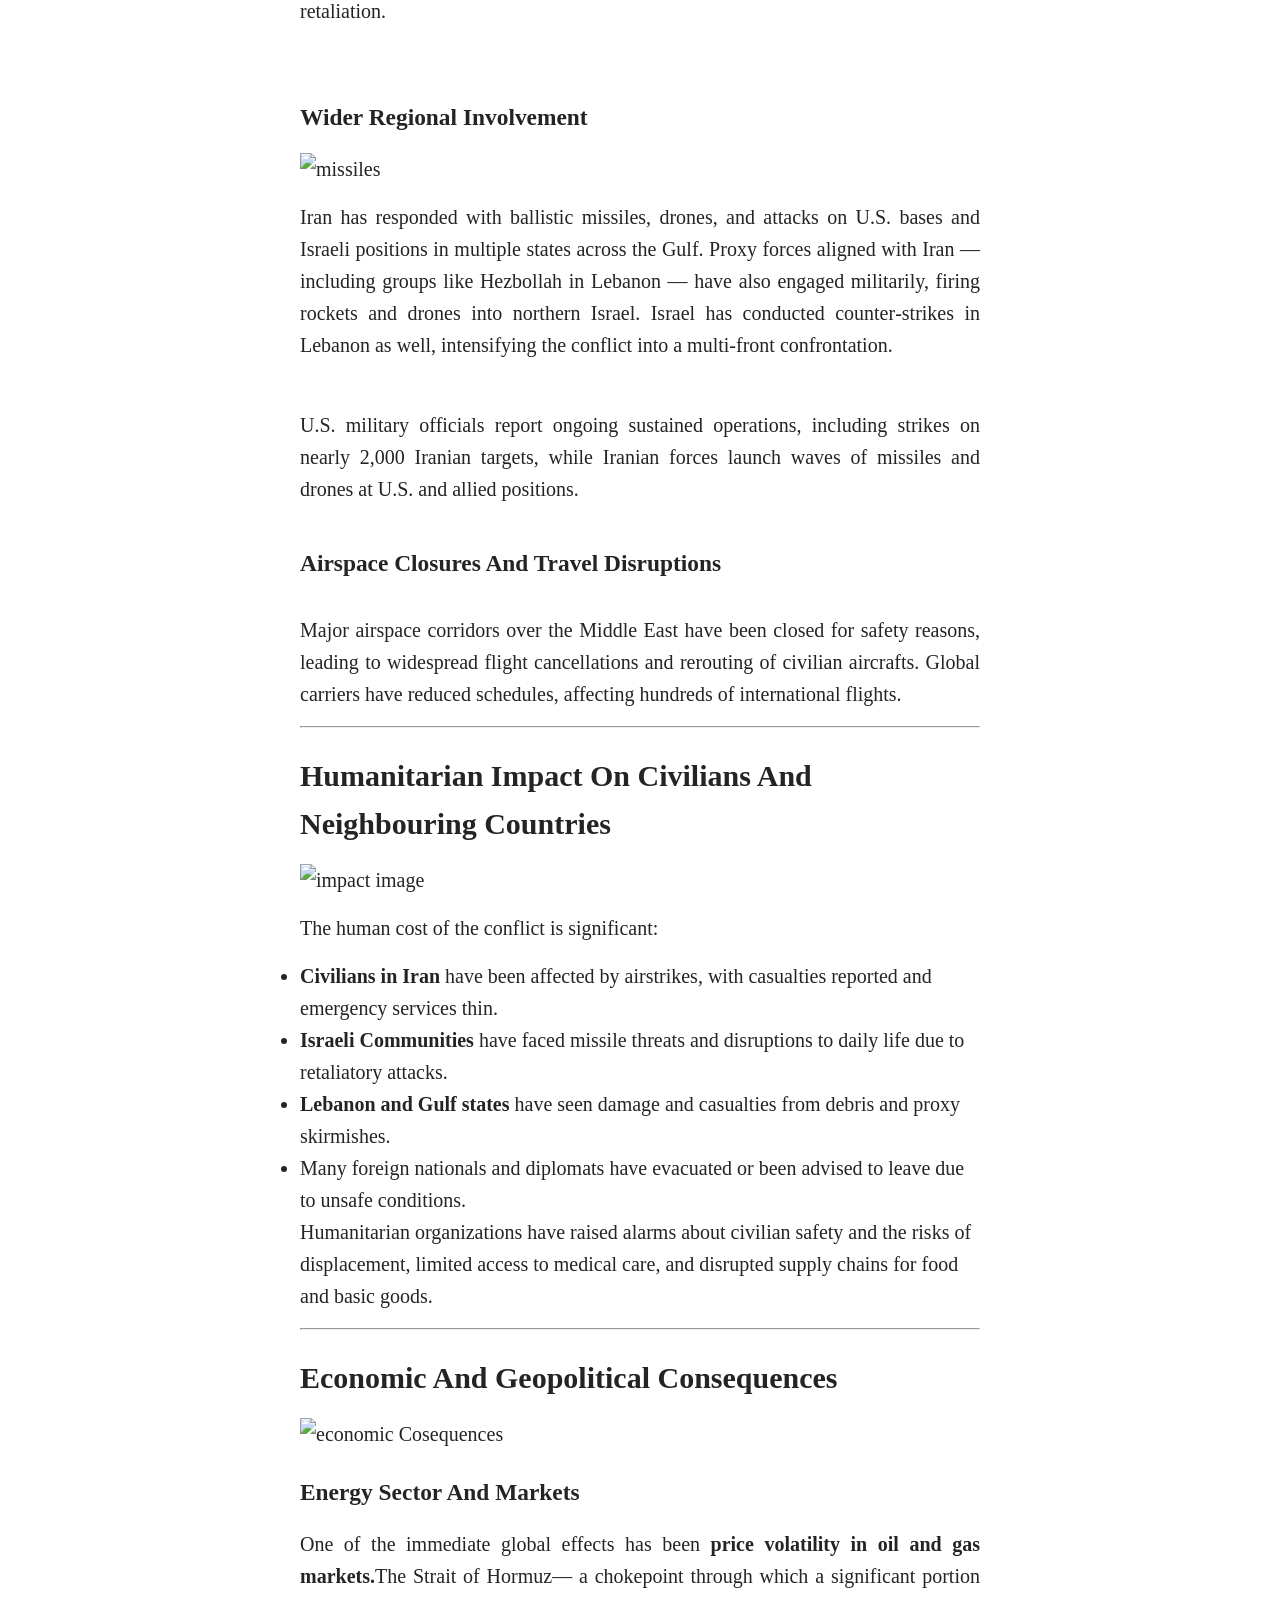
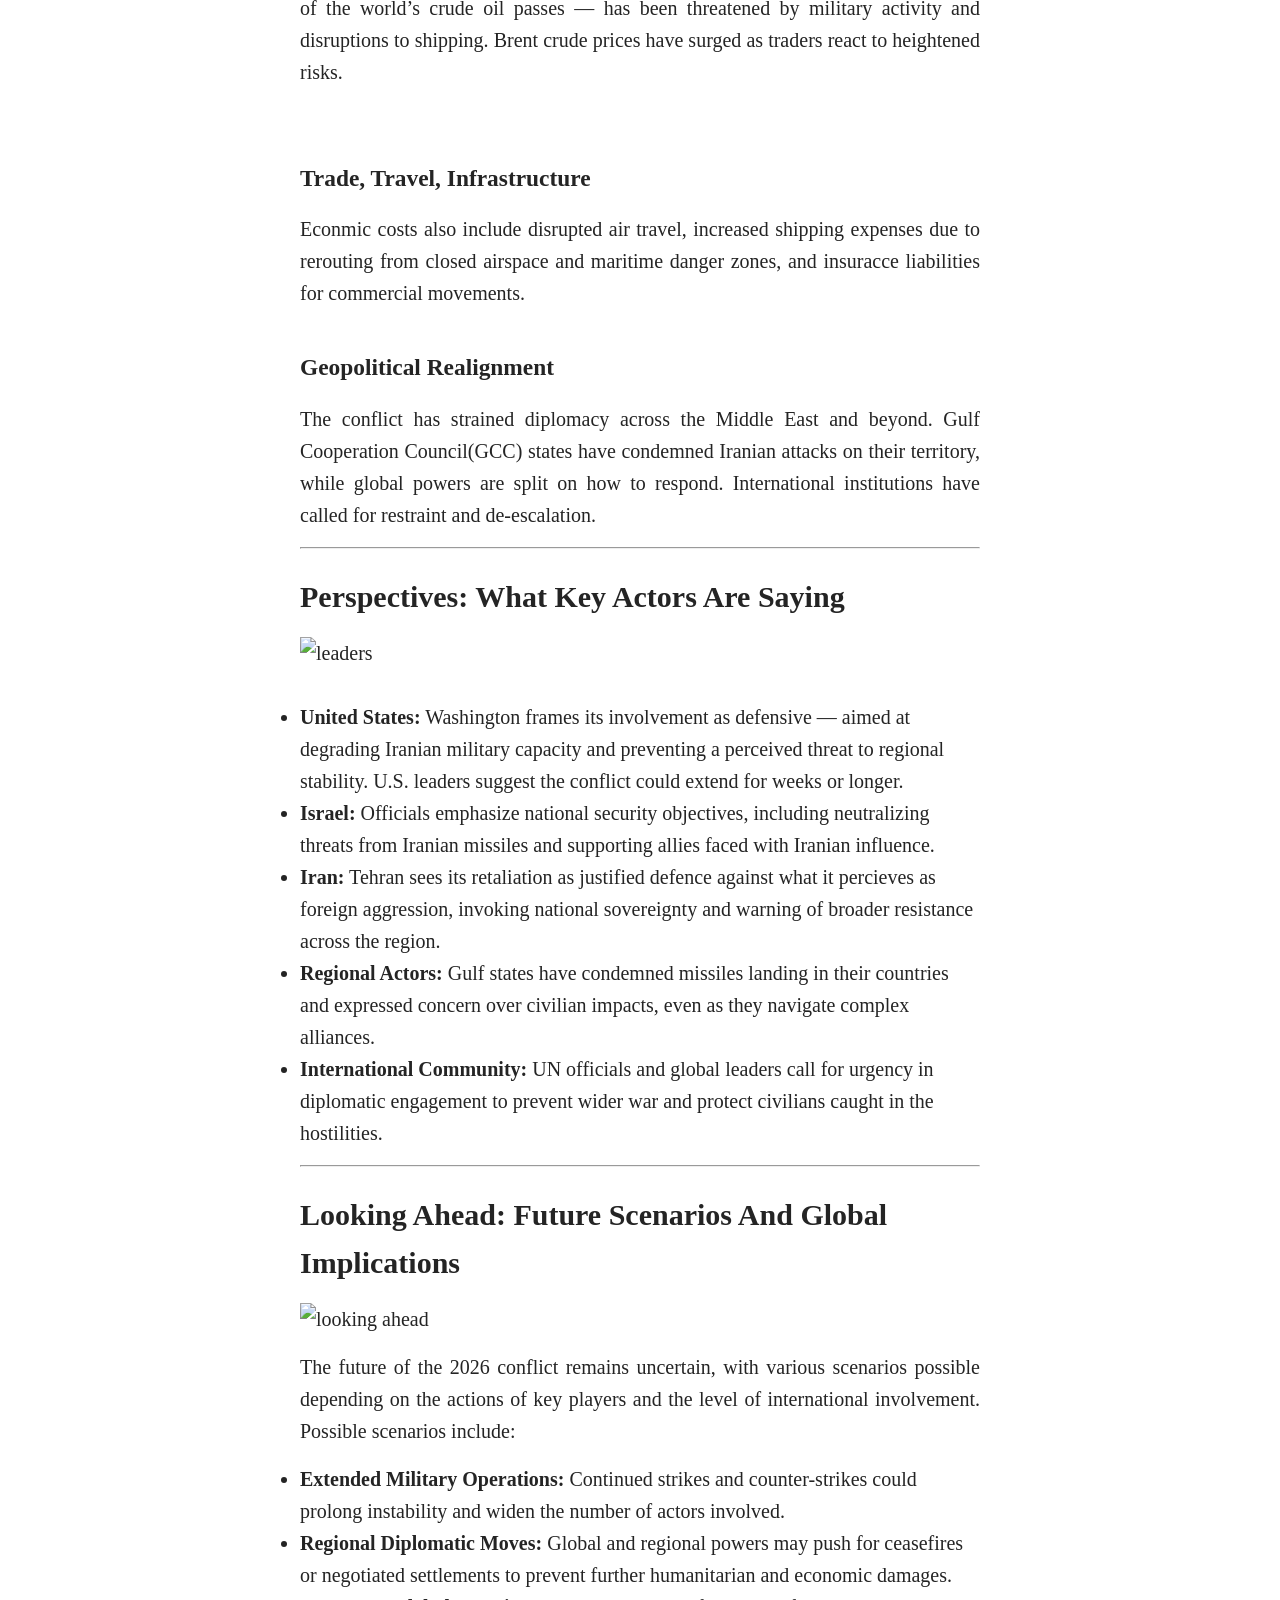
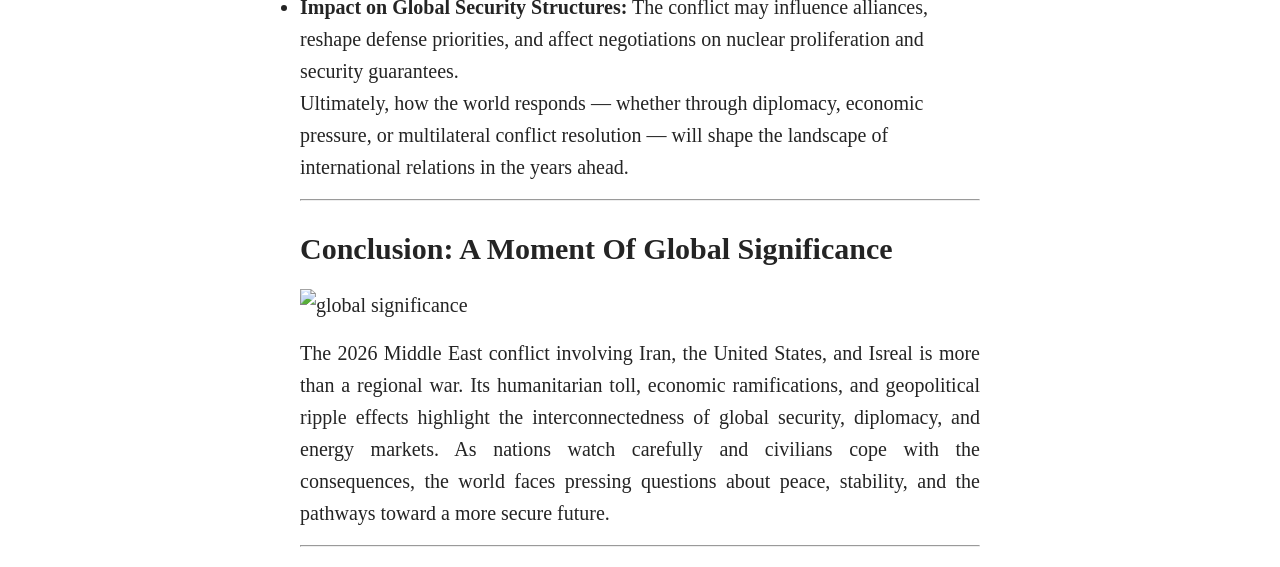
==== commit f00e9bae: "Add sidebar navigation and restructure content Updated the blog index.html file to include a sidebar" ====
--- a/Blog/index.html
+++ b/Blog/index.html
@@ -28,11 +28,22 @@
             </div>
         </nav>
 
+        <div class="sidebar">
+            <a href="#introduction">Introduction</a>
+            <a href="#background">Background</a>
+            <a href="#developments">How the conflict escalated</a>
+            <a href="#impact">Impact on neighboring regions</a>
+            <a href="#consequences">Economic and Geopolitical Consequences</a>
+            <a href="#perspective">What Key Actors Are Saying</a>
+            <a href="#implications">Global Implications</a>
+            <a href="#conclusion">Conclusion</a>
+        </div>
+
         <article class="story-content">
             <div class="Intro">    
-                <h1>Understanding the 2026 Middle East Conflict: U.S., Iran, and Israel.</h1>
+                <h1 id="intro">Understanding the 2026 Middle East Conflict: U.S., Iran, and Israel.</h1>
 
-                <img src="introduction.jpeg" alt="map of the middle east" class="intro-image">
+                <img src="introduction.jpeg" alt="map of the middle east" class="intro-image" id="introduction">
 
                 <h3>Introduction: Why This Matters Globally</h3>
 
@@ -40,9 +51,9 @@
             </div>
 
             <div class="Background">
-                <h3>Background: Origins and Causes</h3>
+                <h3 id="background">Background: Origins and Causes</h3>
 
-                <img src="background-section.jpg" alt="background image" class="background-image">
+                <img src="background-section.jpg" alt="background image" class="background-image" >
 
                 <p>Tensions between Iran and Israel have simmered for years, rooted in disagreements over Iran’s nuclear ambitions, missile programs, and Tehran’s support for armed groups across the region. Prior negotiations between the U.S. and Iran earlier in 2026 failed to resolve deep splits, particularly over missile limits and verification measures. Israel argued that Iran posed an imminent strategic threat, especially to its security and regional balance.</p> <br>
 
@@ -50,7 +61,7 @@
             </div> <hr>
 
             <div class="Developments">
-                <h2>Recent Developments: How the Conflict Escalated</h2>
+                <h2 id="developments">Recent Developments: How the Conflict Escalated</h2>
 
                 <h3>Launch of Major Military Operations</h3>
 
@@ -76,7 +87,7 @@
                 <hr>
             </div>
 
-            <div class="impact">
+            <div class="impact" id="impact">
                 <h2>Humanitarian Impact on Civilians and Neighbouring Countries</h2>
 
                 <img src="impact.jpeg" alt="impact image">
@@ -91,7 +102,7 @@
                 Humanitarian organizations have raised alarms about civilian safety and the risks of displacement, limited access to medical care, and disrupted supply chains for food and basic goods.</p>
             </div> <hr>
 
-            <div class="Consequences">
+            <div class="Consequences" id="consequences">
                 <h2>Economic and Geopolitical Consequences</h2>
 
                 <img src="economic.jpg" alt="economic Cosequences">
@@ -109,7 +120,7 @@
                 <p>The conflict has strained diplomacy across the Middle East and beyond. Gulf Cooperation Council(GCC) states have condemned Iranian attacks on their territory, while global powers are split on how to respond. International institutions have called for restraint and de-escalation.</p> <hr>
             </div>
 
-            <div class="Perspectives">
+            <div class="Perspectives" id="perspective">
                 <h2>Perspectives: What Key Actors Are Saying</h2>
 
                 <img src="leaders.jpg" alt="leaders">
@@ -126,9 +137,9 @@
             </div> <hr>
 
             <div>
-                <h2>Looking Ahead: Future Scenarios and Global Implications</h2>
+                <h2 id="implications">Looking Ahead: Future Scenarios and Global Implications</h2>
 
-                <img src="looking ahead.jpg" alt="looking ahead">
+                <img src="looking ahead.jpg" alt="looking ahead" >
 
                 <p>The future of the 2026 conflict remains uncertain, with various scenarios possible depending on the actions of key players and the level of international involvement. Possible scenarios include:
                     <ul>
@@ -141,7 +152,7 @@
             </div>
 
             <div>
-                <h2>Conclusion: A Moment of Global Significance</h2>
+                <h2 id="conclusion">Conclusion: A Moment of Global Significance</h2>
 
                 <img src="global-significance.jpeg" alt="global significance">
 
--- a/Blog/style.css
+++ b/Blog/style.css
@@ -35,6 +35,14 @@
     border-bottom: 1px solid #242424; 
     position: sticky;
     top: 0;
+}
+
+select{
+    padding: 8px 12px;
+    border-radius: 900px;
+    border: 1px solid #ccc;
+    background-color: #f4f4f4;
+    cursor: pointer;
 }
 
 button {
@@ -87,3 +95,24 @@
     padding: 0 0 16px 0; 
     text-align: justify;
 }
+
+html {
+    scroll-behavior: smooth;
+}
+
+#scrolltopbtn {
+    position: fixed;
+    bottom: 32px;
+    right: 32px;
+    color: black;
+    padding: 8px 12px;
+    border-radius: 50%;
+    text-decoration: none;
+    font-size: 18px;
+    z-index: 1000;
+    opacity: 0.8;
+}
+
+#scrolltopbtn:hover {
+    background-color: #f4f4f4;
+}
